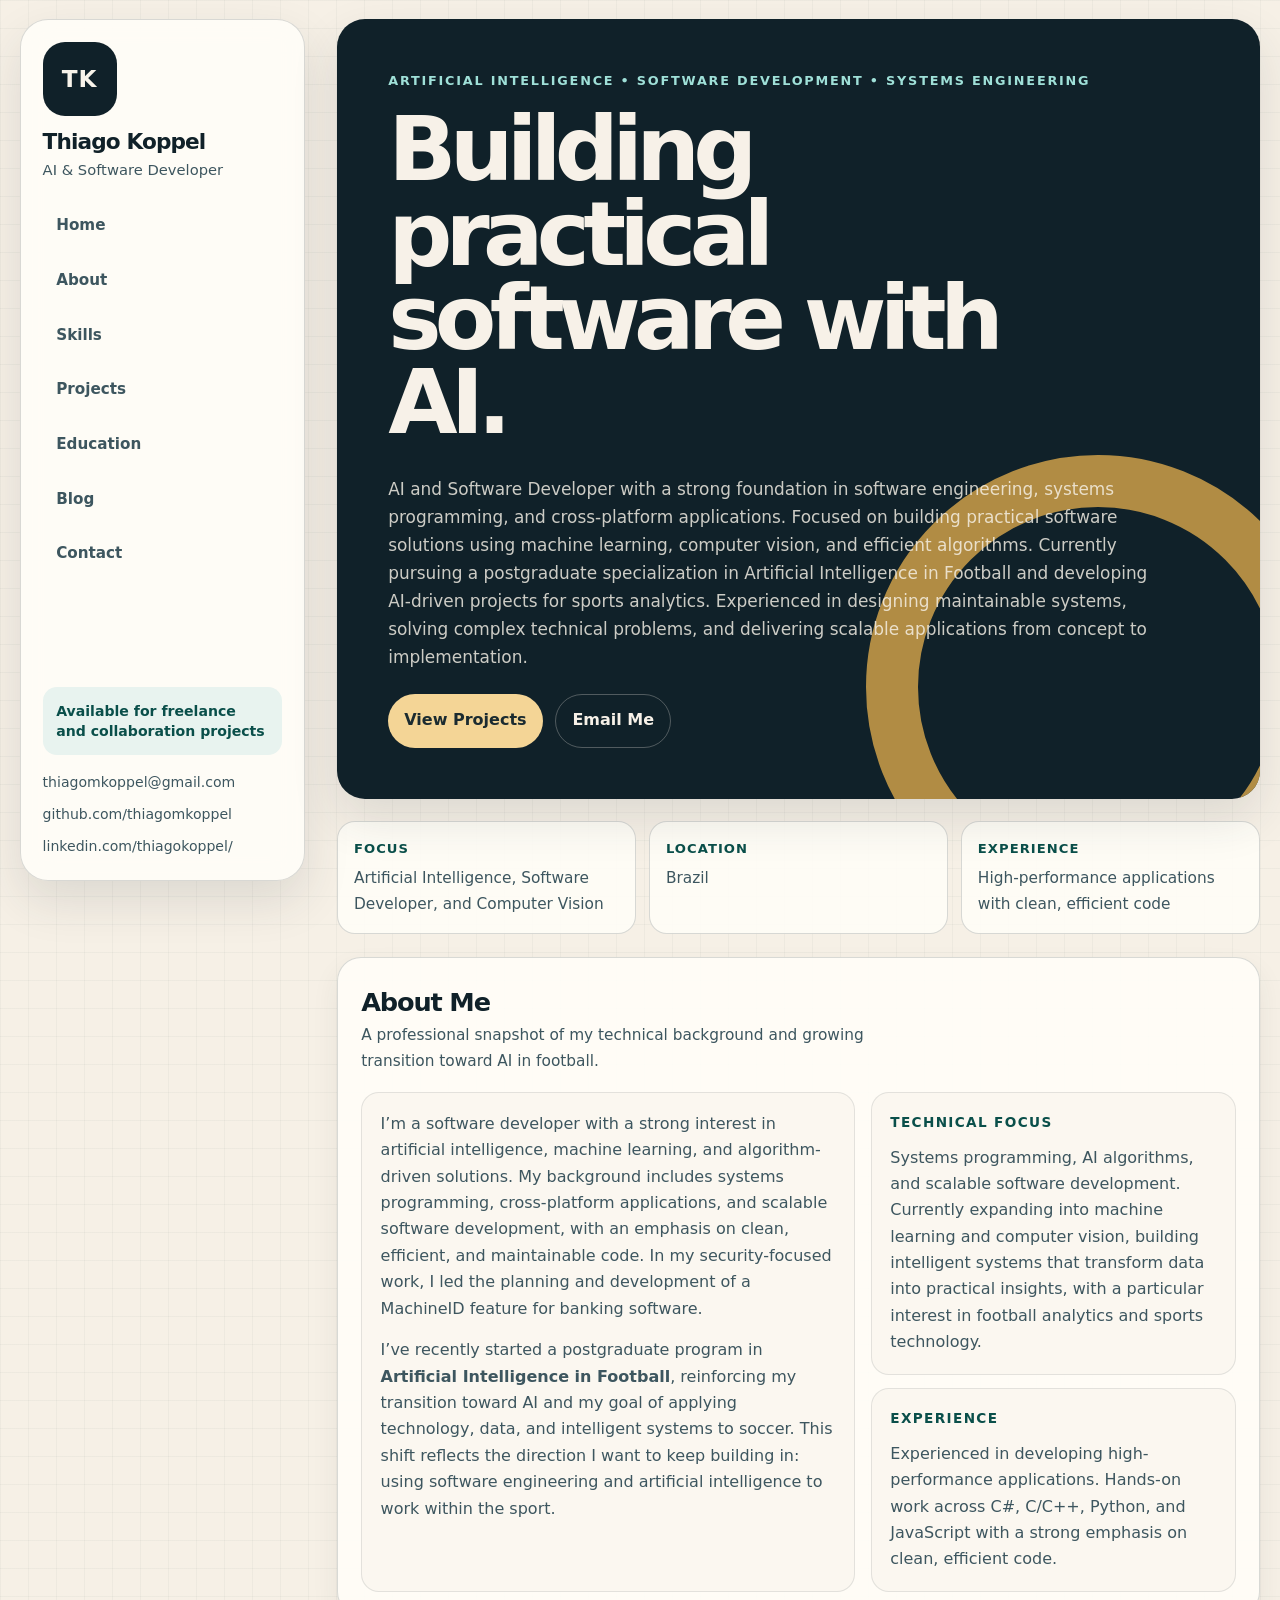
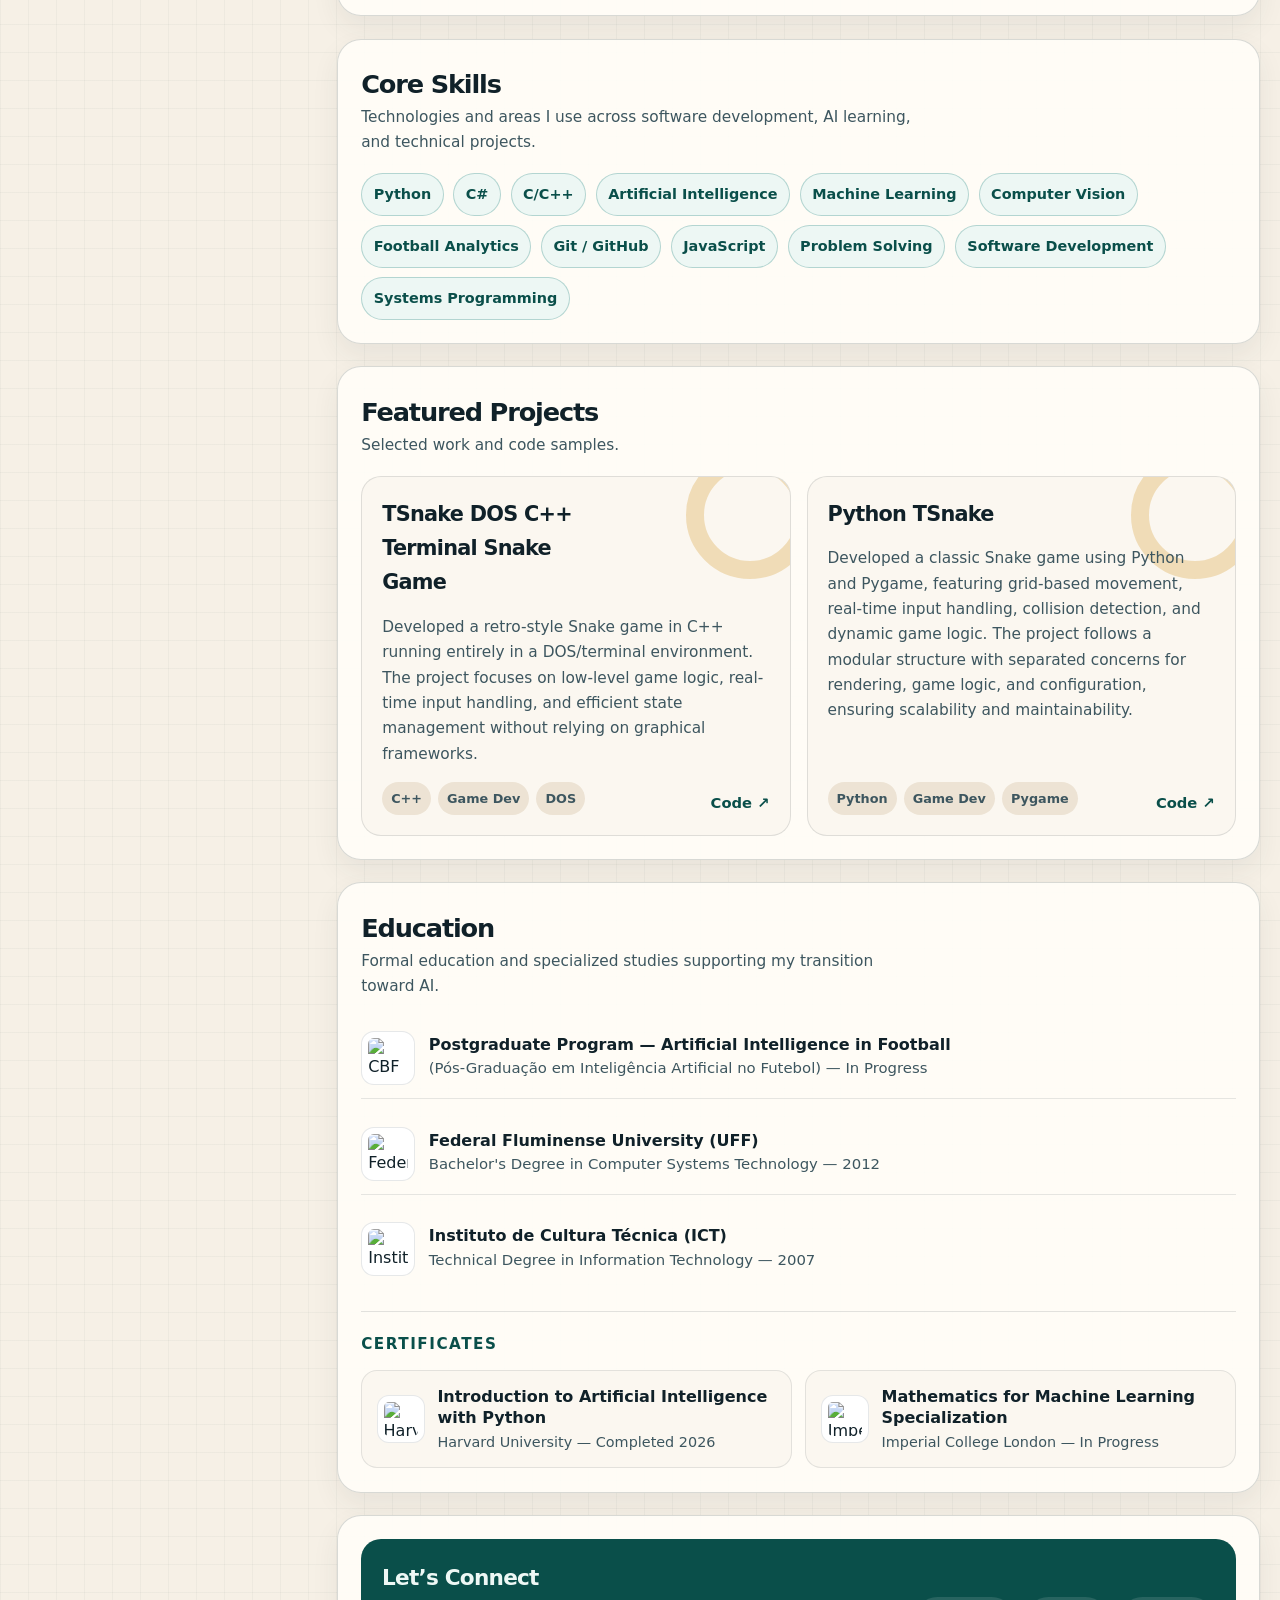
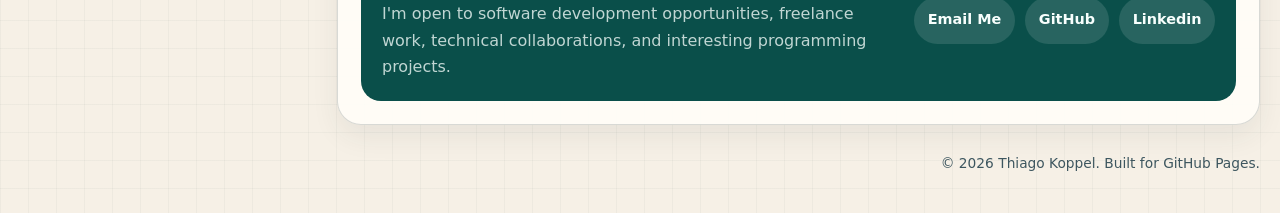
==== index.html @ a5f10854 "Update index.html" ====
<!DOCTYPE html>
<html lang="en">
<head>
  <meta charset="UTF-8" />
  <meta name="viewport" content="width=device-width, initial-scale=1.0" />
  <title>Thiago Koppel | AI & Software Developer</title>
  <meta
    name="description"
    content="Portfolio website for Thiago Koppel, an AI-focused software developer with a background in systems programming and cross-platform software development."
  />
  <style>
    :root {
      --ink: #102129;
      --ink-soft: #3d565f;
      --paper: #f6f0e6;
      --paper-deep: #ede3d4;
      --panel: #fffdf8;
      --line: rgba(16, 33, 41, 0.16);
      --accent: #0f766e;
      --accent-dark: #0a4f4a;
      --highlight: #d8a64b;
      --shadow: 0 20px 48px rgba(39, 52, 54, 0.12);
      --radius: 22px;
      --maxw: 1240px;
    }

    * {
      box-sizing: border-box;
    }

    html {
      scroll-behavior: smooth;
    }

    body {
      margin: 0;
      color: var(--ink);
      background:
        linear-gradient(rgba(16, 33, 41, 0.035) 1px, transparent 1px),
        linear-gradient(90deg, rgba(16, 33, 41, 0.035) 1px, transparent 1px),
        var(--paper);
      background-size: 28px 28px;
      font-family: Inter, ui-sans-serif, system-ui, -apple-system, BlinkMacSystemFont, "Segoe UI", sans-serif;
      line-height: 1.65;
    }

    a {
      color: inherit;
      text-decoration: none;
    }

    img {
      display: block;
      max-width: 100%;
    }

    .shell {
      width: min(var(--maxw), calc(100% - 2rem));
      margin: 0 auto;
      display: grid;
      grid-template-columns: 285px minmax(0, 1fr);
      gap: 2rem;
      padding: 1.2rem 0 2rem;
    }

    .sidebar {
      position: sticky;
      top: 1.2rem;
      align-self: start;
      min-height: calc(100vh - 2.4rem);
      padding: 1.35rem;
      display: flex;
      flex-direction: column;
      justify-content: space-between;
      gap: 1.6rem;
      border: 1px solid var(--line);
      border-radius: 28px;
      background: rgba(255, 253, 248, 0.9);
      box-shadow: var(--shadow);
      backdrop-filter: blur(14px);
    }

    .brand-lockup {
      display: grid;
      gap: 0.9rem;
    }

    .monogram {
      width: 74px;
      height: 74px;
      display: grid;
      place-items: center;
      border-radius: 22px;
      background: var(--ink);
      color: #f8f3ea;
      font-size: 1.45rem;
      font-weight: 900;
      letter-spacing: 0.04em;
    }

    .brand-lockup h1 {
      margin: 0;
      font-size: 1.35rem;
      line-height: 1.1;
      letter-spacing: -0.04em;
    }

    .brand-lockup p {
      margin: 0.25rem 0 0;
      color: var(--ink-soft);
      font-size: 0.92rem;
    }

    .sidebar-nav {
      display: grid;
      gap: 0.35rem;
      margin-top: 1.2rem;
    }

    .sidebar-nav a {
      padding: 0.75rem 0.85rem;
      border-radius: 12px;
      color: var(--ink-soft);
      font-weight: 700;
      font-size: 0.95rem;
      transition: 0.2s ease;
    }

    .sidebar-nav a:hover {
      color: var(--ink);
      background: var(--paper-deep);
      transform: translateX(3px);
    }

    .sidebar-bottom {
      display: grid;
      gap: 1rem;
    }

    .mini-contact {
      display: grid;
      gap: 0.55rem;
      font-size: 0.88rem;
      color: var(--ink-soft);
    }

    .mini-contact a:hover {
      color: var(--accent-dark);
    }

    .availability {
      padding: 0.85rem;
      border-radius: 14px;
      background: #e8f3ef;
      color: var(--accent-dark);
      font-size: 0.88rem;
      font-weight: 800;
      line-height: 1.45;
    }

    .content {
      display: grid;
      gap: 1.4rem;
    }

    .hero {
      position: relative;
      overflow: hidden;
      min-height: 430px;
      padding: clamp(1.5rem, 4vw, 3.25rem);
      display: grid;
      align-content: space-between;
      gap: 2rem;
      border-radius: 28px;
      background: var(--ink);
      color: #f7f1e8;
      box-shadow: var(--shadow);
    }

    .hero::after {
      content: "";
      position: absolute;
      width: 360px;
      height: 360px;
      right: -70px;
      bottom: -120px;
      border-radius: 50%;
      border: 52px solid rgba(216, 166, 75, 0.85);
      opacity: 0.95;
    }

    .hero-top,
    .hero-bottom {
      position: relative;
      z-index: 1;
    }

    .eyebrow {
      margin: 0 0 1rem;
      color: #9fe0d8;
      font-size: 0.8rem;
      font-weight: 900;
      letter-spacing: 0.14em;
      text-transform: uppercase;
    }

    .hero h2 {
      max-width: 10.5ch;
      margin: 0;
      font-size: clamp(3rem, 7vw, 6.4rem);
      line-height: 0.94;
      letter-spacing: -0.075em;
    }

    .hero-copy {
      max-width: 760px;
      margin: 0;
      color: rgba(247, 241, 232, 0.82);
      font-size: 1.06rem;
    }

    .hero-actions {
      display: flex;
      flex-wrap: wrap;
      gap: 0.8rem;
      margin-top: 1.35rem;
    }

    .btn {
      display: inline-flex;
      align-items: center;
      justify-content: center;
      min-height: 46px;
      padding: 0.8rem 1rem;
      border-radius: 999px;
      font-weight: 800;
      transition: 0.2s ease;
    }

    .btn-primary {
      background: #f4d596;
      color: #1b2b30;
    }

    .btn-primary:hover {
      transform: translateY(-2px);
      background: #f9dfaa;
    }

    .btn-ghost {
      border: 1px solid rgba(247, 241, 232, 0.28);
      color: #f7f1e8;
    }

    .btn-ghost:hover {
      background: rgba(247, 241, 232, 0.08);
    }

    .intro-strip {
      display: grid;
      grid-template-columns: repeat(3, minmax(0, 1fr));
      gap: 0.8rem;
    }

    .intro-chip {
      padding: 1rem;
      border-radius: 18px;
      border: 1px solid var(--line);
      background: rgba(255, 253, 248, 0.88);
    }

    .intro-chip strong {
      display: block;
      margin-bottom: 0.3rem;
      color: var(--accent-dark);
      font-size: 0.82rem;
      letter-spacing: 0.08em;
      text-transform: uppercase;
    }

    .intro-chip span {
      color: var(--ink-soft);
      font-size: 0.96rem;
    }

    .section {
      padding: 1.45rem;
      border: 1px solid var(--line);
      border-radius: 24px;
      background: rgba(255, 253, 248, 0.92);
      box-shadow: 0 12px 28px rgba(39, 52, 54, 0.07);
    }

    .section-head {
      display: flex;
      align-items: end;
      justify-content: space-between;
      gap: 1rem;
      margin-bottom: 1.1rem;
    }

    .section-head h3 {
      margin: 0;
      font-size: 1.6rem;
      letter-spacing: -0.045em;
    }

    .section-head p {
      max-width: 560px;
      margin: 0;
      color: var(--ink-soft);
      font-size: 0.96rem;
    }

    .about-grid {
      display: grid;
      grid-template-columns: minmax(0, 1.15fr) minmax(260px, 0.85fr);
      gap: 1rem;
    }

    .text-panel,
    .focus-panel {
      padding: 1.15rem;
      border-radius: 18px;
      background: #fbf7f0;
      border: 1px solid rgba(16, 33, 41, 0.1);
    }

    .text-panel p {
      margin: 0;
      color: var(--ink-soft);
    }

    .text-panel p + p {
      margin-top: 0.95rem;
    }

    .focus-panel h4 {
      margin: 0 0 0.7rem;
      color: var(--accent-dark);
      font-size: 0.85rem;
      letter-spacing: 0.1em;
      text-transform: uppercase;
    }

    .focus-panel p {
      margin: 0;
      color: var(--ink-soft);
    }

    .focus-panel + .focus-panel {
      margin-top: 0.8rem;
    }

    .skill-stack {
      display: flex;
      flex-wrap: wrap;
      gap: 0.6rem;
    }

    .skill {
      padding: 0.52rem 0.72rem;
      border-radius: 999px;
      border: 1px solid rgba(15, 118, 110, 0.26);
      background: #edf7f4;
      color: var(--accent-dark);
      font-size: 0.9rem;
      font-weight: 800;
    }

    .projects-grid {
      display: grid;
      grid-template-columns: repeat(2, minmax(0, 1fr));
      gap: 1rem;
    }

    .project-card {
      position: relative;
      overflow: hidden;
      min-height: 260px;
      padding: 1.25rem;
      display: flex;
      flex-direction: column;
      justify-content: space-between;
      border-radius: 20px;
      background: #fbf7f0;
      border: 1px solid rgba(16, 33, 41, 0.12);
    }

    .project-card::before {
      content: "";
      position: absolute;
      width: 92px;
      height: 92px;
      right: -24px;
      top: -26px;
      border-radius: 50%;
      border: 18px solid rgba(216, 166, 75, 0.34);
    }

    .project-card h4 {
      position: relative;
      z-index: 1;
      max-width: 15ch;
      margin: 0;
      font-size: 1.3rem;
      letter-spacing: -0.035em;
    }

    .project-card p {
      position: relative;
      z-index: 1;
      color: var(--ink-soft);
      font-size: 0.96rem;
    }

    .project-footer {
      position: relative;
      z-index: 1;
      display: flex;
      align-items: end;
      justify-content: space-between;
      gap: 1rem;
    }

    .project-tags {
      display: flex;
      flex-wrap: wrap;
      gap: 0.45rem;
    }

    .project-tags span {
      padding: 0.36rem 0.56rem;
      border-radius: 999px;
      background: var(--paper-deep);
      color: var(--ink-soft);
      font-size: 0.8rem;
      font-weight: 800;
    }

    .project-link {
      color: var(--accent-dark);
      font-size: 0.92rem;
      font-weight: 900;
      white-space: nowrap;
    }

    .education-grid {
      display: grid;
      gap: 0.85rem;
    }

    .education-item {
      display: grid;
      grid-template-columns: 54px minmax(0, 1fr);
      gap: 0.85rem;
      align-items: center;
      padding: 0.85rem 0;
      border-bottom: 1px solid rgba(16, 33, 41, 0.1);
    }

    .education-item:last-child {
      border-bottom: 0;
    }

    .certificate-section {
      margin-top: 1.35rem;
      padding-top: 1.2rem;
      border-top: 1px solid rgba(16, 33, 41, 0.12);
    }

    .certificate-section h4 {
      margin: 0 0 0.85rem;
      color: var(--accent-dark);
      font-size: 0.95rem;
      letter-spacing: 0.1em;
      text-transform: uppercase;
    }

    .certificate-grid {
      display: grid;
      grid-template-columns: repeat(2, minmax(0, 1fr));
      gap: 0.85rem;
    }

    .certificate-card {
      display: grid;
      grid-template-columns: 48px minmax(0, 1fr);
      gap: 0.8rem;
      align-items: center;
      padding: 0.9rem;
      border-radius: 16px;
      border: 1px solid rgba(16, 33, 41, 0.1);
      background: #fbf7f0;
    }

    .certificate-card strong {
      display: block;
      line-height: 1.35;
    }

    .certificate-card span {
      display: block;
      margin-top: 0.2rem;
      color: var(--ink-soft);
      font-size: 0.9rem;
      line-height: 1.45;
    }

    .certificate-logo {
      width: 48px;
      height: 48px;
      padding: 6px;
      object-fit: contain;
      border-radius: 12px;
      background: #fff;
      border: 1px solid rgba(16, 33, 41, 0.1);
    }

    .edu-logo {
      width: 54px;
      height: 54px;
      padding: 6px;
      object-fit: contain;
      border-radius: 13px;
      background: #fff;
      border: 1px solid rgba(16, 33, 41, 0.1);
    }

    .education-item strong {
      display: block;
      line-height: 1.35;
    }

    .education-item span {
      color: var(--ink-soft);
      font-size: 0.93rem;
    }

    .contact-box {
      display: grid;
      grid-template-columns: minmax(0, 1fr) auto;
      gap: 1.2rem;
      align-items: center;
      padding: 1.3rem;
      border-radius: 20px;
      background: var(--accent-dark);
      color: #eef8f5;
    }

    .contact-box h4 {
      margin: 0 0 0.35rem;
      font-size: 1.35rem;
      letter-spacing: -0.035em;
    }

    .contact-box p {
      margin: 0;
      color: rgba(238, 248, 245, 0.8);
    }

    .contact-links {
      display: flex;
      flex-wrap: wrap;
      justify-content: end;
      gap: 0.65rem;
    }

    .contact-links a {
      padding: 0.72rem 0.85rem;
      border-radius: 999px;
      background: rgba(255, 255, 255, 0.12);
      color: #f8fffd;
      font-size: 0.9rem;
      font-weight: 800;
      transition: 0.2s ease;
    }

    .contact-links a:hover {
      background: rgba(255, 255, 255, 0.2);
    }

    footer {
      padding: 0.25rem 0 0.4rem;
      color: var(--ink-soft);
      font-size: 0.86rem;
      text-align: right;
    }

    @media (max-width: 980px) {
      .shell {
        grid-template-columns: 1fr;
      }

      .sidebar {
        position: static;
        min-height: auto;
        display: block;
      }

      .sidebar-layout {
        display: flex;
        align-items: center;
        justify-content: space-between;
        gap: 1rem;
      }

      .sidebar-nav {
        display: flex;
        flex-wrap: wrap;
        margin-top: 1rem;
      }

      .sidebar-bottom {
        margin-top: 1rem;
      }
    }

    @media (max-width: 760px) {
      .intro-strip,
      .about-grid,
      .projects-grid,
      .certificate-grid,
      .contact-box {
        grid-template-columns: 1fr;
      }

      .contact-links {
        justify-content: start;
      }

      .hero {
        min-height: auto;
      }

      .hero h2 {
        max-width: 11ch;
      }
    }

    @media (max-width: 560px) {
      .shell {
        width: min(100% - 1rem, var(--maxw));
        padding-top: 0.5rem;
      }

      .sidebar,
      .hero,
      .section {
        border-radius: 18px;
      }

      .sidebar-layout {
        align-items: flex-start;
      }

      .sidebar-nav {
        gap: 0.25rem;
      }

      .sidebar-nav a {
        padding: 0.55rem 0.62rem;
        font-size: 0.88rem;
      }

      .hero {
        padding: 1.35rem;
      }

      .hero h2 {
        font-size: clamp(2.9rem, 14vw, 4.2rem);
      }

      .section {
        padding: 1rem;
      }
    }
  </style>
</head>
<body>
  <div class="shell">
    <aside class="sidebar">
      <div>
        <div class="sidebar-layout">
          <div class="brand-lockup">
            <div class="monogram">TK</div>
            <div>
              <h1>Thiago Koppel</h1>
              <p>AI & Software Developer</p>
            </div>
          </div>
        </div>

        <nav class="sidebar-nav" aria-label="Primary navigation">
          <a href="#top">Home</a>
          <a href="#about">About</a>
          <a href="#skills">Skills</a>
          <a href="#projects">Projects</a>
          <a href="#education">Education</a>
          <a href="https://thiagomkoppel.github.io/blog/index.html">Blog</a>
          <a href="#contact">Contact</a>
        </nav>
      </div>

      <div class="sidebar-bottom">
        <div class="availability">
          Available for freelance and collaboration projects
        </div>

        <div class="mini-contact">
          <a href="mailto:thiagomkoppel@gmail.com">thiagomkoppel@gmail.com</a>
          <a href="https://github.com/thiagomkoppel" target="_blank" rel="noreferrer">github.com/thiagomkoppel</a>
          <a href="https://www.linkedin.com/in/thiagokoppel/" target="_blank" rel="noreferrer">linkedin.com/thiagokoppel/</a>
        </div>
      </div>
    </aside>

    <main class="content" id="top">
      <section class="hero">
        <div class="hero-top">
          <p class="eyebrow">Artificial intelligence • software development • systems engineering</p>
          <h2>Building practical software with AI.</h2>
        </div>

        <div class="hero-bottom">
          <p class="hero-copy">
            AI and Software Developer with a strong foundation in software engineering, systems programming, and cross-platform applications. Focused on building practical software solutions using machine learning, computer vision, and efficient algorithms. Currently pursuing a postgraduate specialization in Artificial Intelligence in Football and developing AI-driven projects for sports analytics. Experienced in designing maintainable systems, solving complex technical problems, and delivering scalable applications from concept to implementation.
          </p>

          <div class="hero-actions">
            <a class="btn btn-primary" href="#projects">View Projects</a>
            <a class="btn btn-ghost" href="mailto:thiagomkoppel@gmail.com">Email Me</a>
          </div>
        </div>
      </section>

      <section class="intro-strip" aria-label="Professional snapshot">
        <div class="intro-chip">
          <strong>Focus</strong>
          <span>Artificial Intelligence, Software Developer, and Computer Vision</span>
        </div>

        <div class="intro-chip">
          <strong>Location</strong>
          <span>Brazil</span>
        </div>

        <div class="intro-chip">
          <strong>Experience</strong>
          <span>High-performance applications with clean, efficient code</span>
        </div>
      </section>

      <section class="section" id="about">
        <div class="section-head">
          <div>
            <h3>About Me</h3>
            <p>A professional snapshot of my technical background and growing transition toward AI in football.</p>
          </div>
        </div>

        <div class="about-grid">
          <div class="text-panel">
            <p>
              I’m a software developer with a strong interest in artificial intelligence, machine learning, and algorithm-driven solutions. My background includes systems programming, cross-platform applications, and scalable software development, with an emphasis on clean, efficient, and maintainable code. In my security-focused work, I led the planning and development of a MachineID feature for banking software.
            </p>
            <p>
              I’ve recently started a postgraduate program in <strong>Artificial Intelligence in Football</strong>, reinforcing my transition toward AI and my goal of applying technology, data, and intelligent systems to soccer. This shift reflects the direction I want to keep building in: using software engineering and artificial intelligence to work within the sport.
            </p>
          </div>

          <div>
            <div class="focus-panel">
              <h4>Technical Focus</h4>
              <p>
                Systems programming, AI algorithms, and scalable software development. Currently expanding into machine learning and computer vision, building intelligent systems that transform data into practical insights, with a particular interest in football analytics and sports technology.
              </p>
            </div>

            <div class="focus-panel">
              <h4>Experience</h4>
              <p>
                Experienced in developing high-performance applications. Hands-on work across C#, C/C++, Python, and JavaScript with a strong emphasis on clean, efficient code.
              </p>
            </div>
          </div>
        </div>
      </section>

      <section class="section" id="skills">
        <div class="section-head">
          <div>
            <h3>Core Skills</h3>
            <p>Technologies and areas I use across software development, AI learning, and technical projects.</p>
          </div>
        </div>

        <div class="skill-stack">
          <span class="skill">Python</span>
          <span class="skill">C#</span>
          <span class="skill">C/C++</span>
          <span class="skill">Artificial Intelligence</span>
          <span class="skill">Machine Learning</span>
          <span class="skill">Computer Vision</span>
          <span class="skill">Football Analytics</span>
          <span class="skill">Git / GitHub</span>
          <span class="skill">JavaScript</span>
          <span class="skill">Problem Solving</span>
          <span class="skill">Software Development</span>
          <span class="skill">Systems Programming</span>
        </div>
      </section>

      <section class="section" id="projects">
        <div class="section-head">
          <div>
            <h3>Featured Projects</h3>
            <p>Selected work and code samples.</p>
          </div>
        </div>

        <div class="projects-grid">
          <article class="project-card">
            <div>
              <h4>TSnake DOS C++ Terminal Snake Game</h4>
              <p>
                Developed a retro-style Snake game in C++ running entirely in a DOS/terminal environment. The project focuses on low-level game logic, real-time input handling, and efficient state management without relying on graphical frameworks.
              </p>
            </div>

            <div class="project-footer">
              <div class="project-tags">
                <span>C++</span>
                <span>Game Dev</span>
                <span>DOS</span>
              </div>
              <a class="project-link" href="https://github.com/thiagomkoppel/tsnakeDOS" target="_blank" rel="noreferrer">Code ↗</a>
            </div>
          </article>

          <article class="project-card">
            <div>
              <h4>Python TSnake</h4>
              <p>
                Developed a classic Snake game using Python and Pygame, featuring grid-based movement, real-time input handling, collision detection, and dynamic game logic. The project follows a modular structure with separated concerns for rendering, game logic, and configuration, ensuring scalability and maintainability.
              </p>
            </div>

            <div class="project-footer">
              <div class="project-tags">
                <span>Python</span>
                <span>Game Dev</span>
                <span>Pygame</span>
              </div>
              <a class="project-link" href="https://github.com/thiagomkoppel/TSnakePython" target="_blank" rel="noreferrer">Code ↗</a>
            </div>
          </article>
        </div>
      </section>

      <section class="section" id="education">
        <div class="section-head">
          <div>
            <h3>Education</h3>
            <p>Formal education and specialized studies supporting my transition toward AI.</p>
          </div>
        </div>

        <div class="education-grid">
          <div class="education-item">
            <img class="edu-logo" src="https://cbfacademy.com.br/wp-content/uploads/2024/03/selo-cbf-academy.png" alt="CBF Academy Logo" />
            <div>
              <strong>Postgraduate Program — Artificial Intelligence in Football</strong>
              <span>(Pós-Graduação em Inteligência Artificial no Futebol) — In Progress</span>
            </div>
          </div>

          <div class="education-item">
            <img class="edu-logo" src="https://upload.wikimedia.org/wikipedia/en/4/47/UFF_bras%C3%A3o.png" alt="Federal Fluminense University Logo" />
            <div>
              <strong>Federal Fluminense University (UFF)</strong>
              <span>Bachelor's Degree in Computer Systems Technology — 2012</span>
            </div>
          </div>

          <div class="education-item">
            <img class="edu-logo" src="https://www.colegioict.com.br/images/logo-ict.png" alt="Instituto de Cultura Técnica Logo" />
            <div>
              <strong>Instituto de Cultura Técnica (ICT)</strong>
              <span>Technical Degree in Information Technology — 2007</span>
            </div>
          </div>
        </div>

        <div class="certificate-section">
          <h4>Certificates</h4>

          <div class="certificate-grid">
            <div class="certificate-card">
              <img class="certificate-logo" src="https://upload.wikimedia.org/wikipedia/commons/thumb/c/cc/Harvard_University_coat_of_arms.svg/960px-Harvard_University_coat_of_arms.svg.png" alt="Harvard University Logo" />
              <div>
                <strong>Introduction to Artificial Intelligence with Python</strong>
                <span>Harvard University — Completed 2026</span>
              </div>
            </div>

            <div class="certificate-card">
              <img class="certificate-logo" src="https://yt3.googleusercontent.com/_gp1LqIURbX2pdr2bs64lMjrAhAzCauxVoEe31KXx24tABu9scVZKvFLue8ZrHlHWO3PmvLa52o=s900-c-k-c0x00ffffff-no-rj" alt="Imperial College London Logo" />
              <div>
                <strong>Mathematics for Machine Learning Specialization</strong>
                <span>Imperial College London — In Progress</span>
              </div>
            </div>
          </div>
        </div>
      </section>

      <section class="section" id="contact">
        <div class="contact-box">
          <div>
            <h4>Let’s Connect</h4>
            <p>
              I'm open to software development opportunities, freelance work, technical collaborations, and interesting programming projects.
            </p>
          </div>

          <div class="contact-links">
            <a href="mailto:thiagomkoppel@gmail.com">Email Me</a>
            <a href="https://github.com/thiagomkoppel" target="_blank" rel="noreferrer">GitHub</a>
             <a href="https://www.linkedin.com/in/thiagokoppel/" target="_blank" rel="noreferrer">Linkedin</a>
          </div>
        </div>
      </section>

      <footer>
        © <span id="year"></span> Thiago Koppel. Built for GitHub Pages.
      </footer>
    </main>
  </div>

  <script>
    document.getElementById("year").textContent = new Date().getFullYear();
  </script>
</body>
</html>
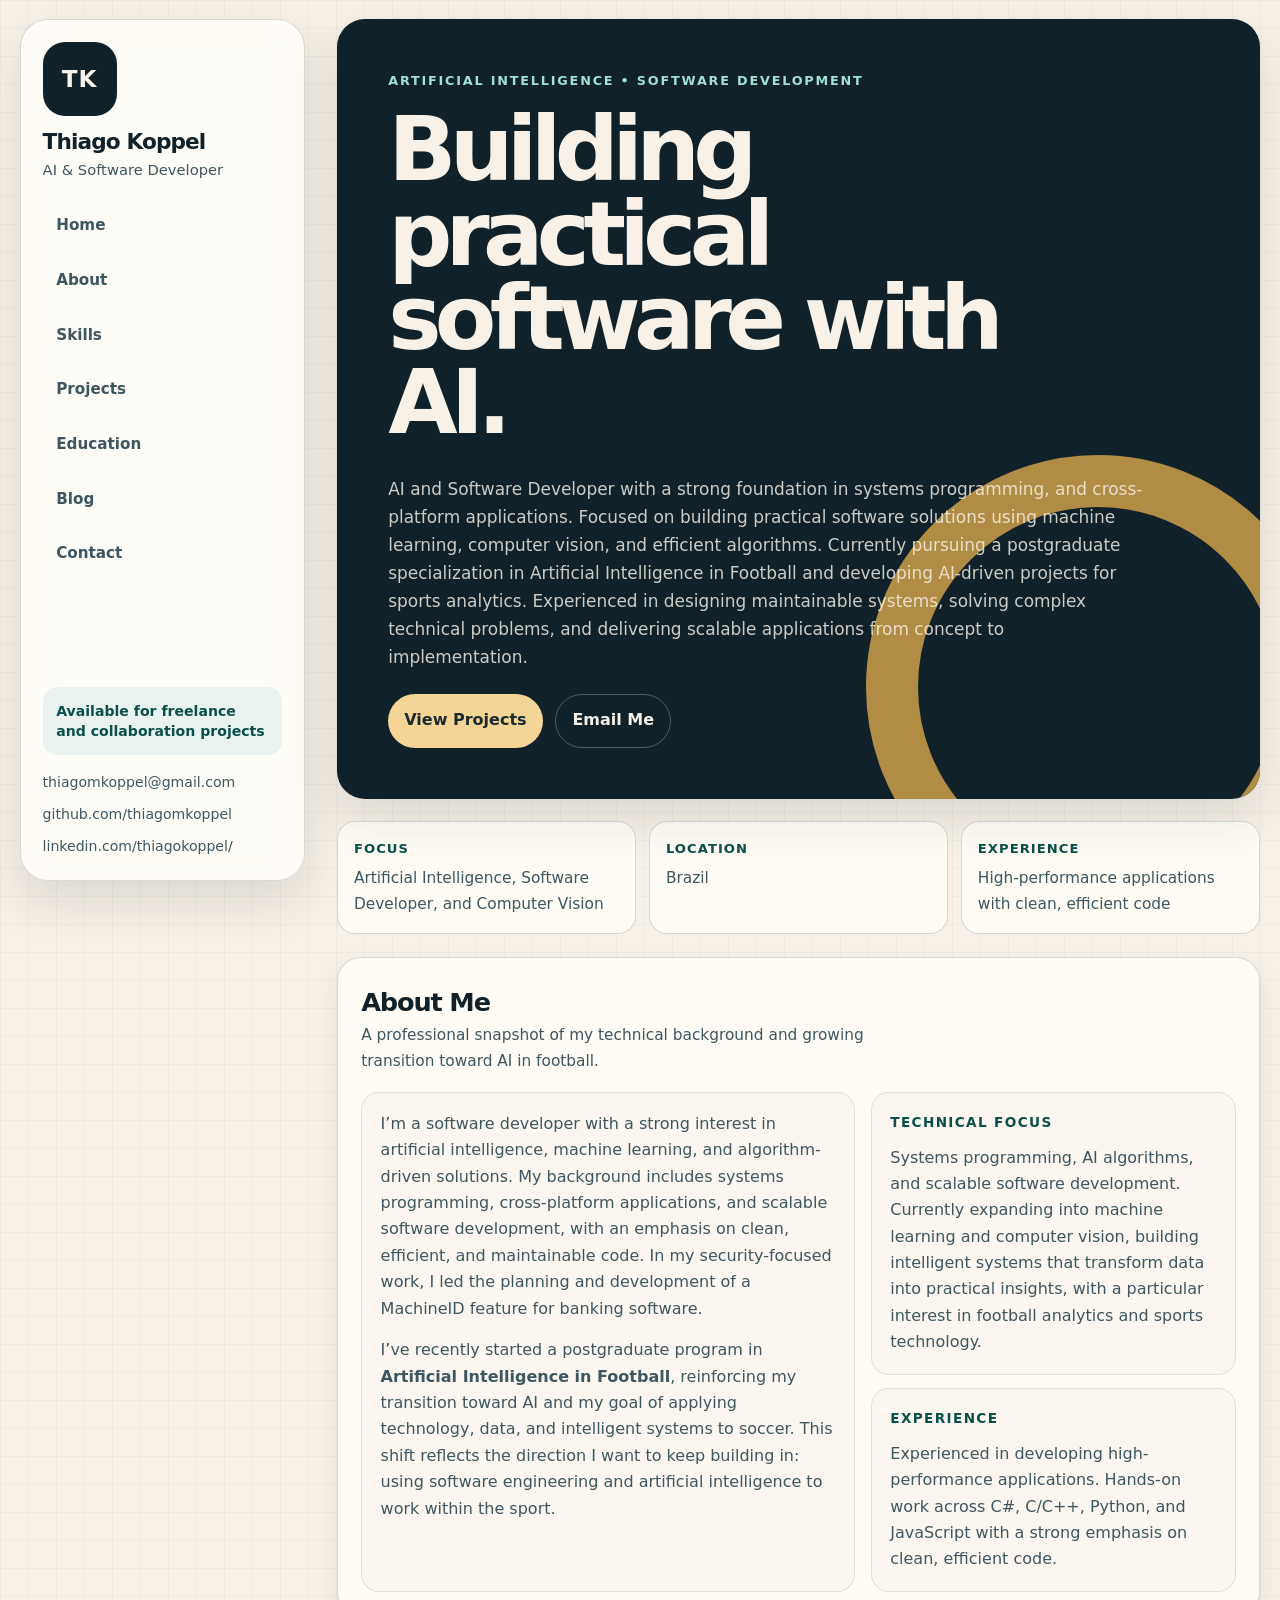
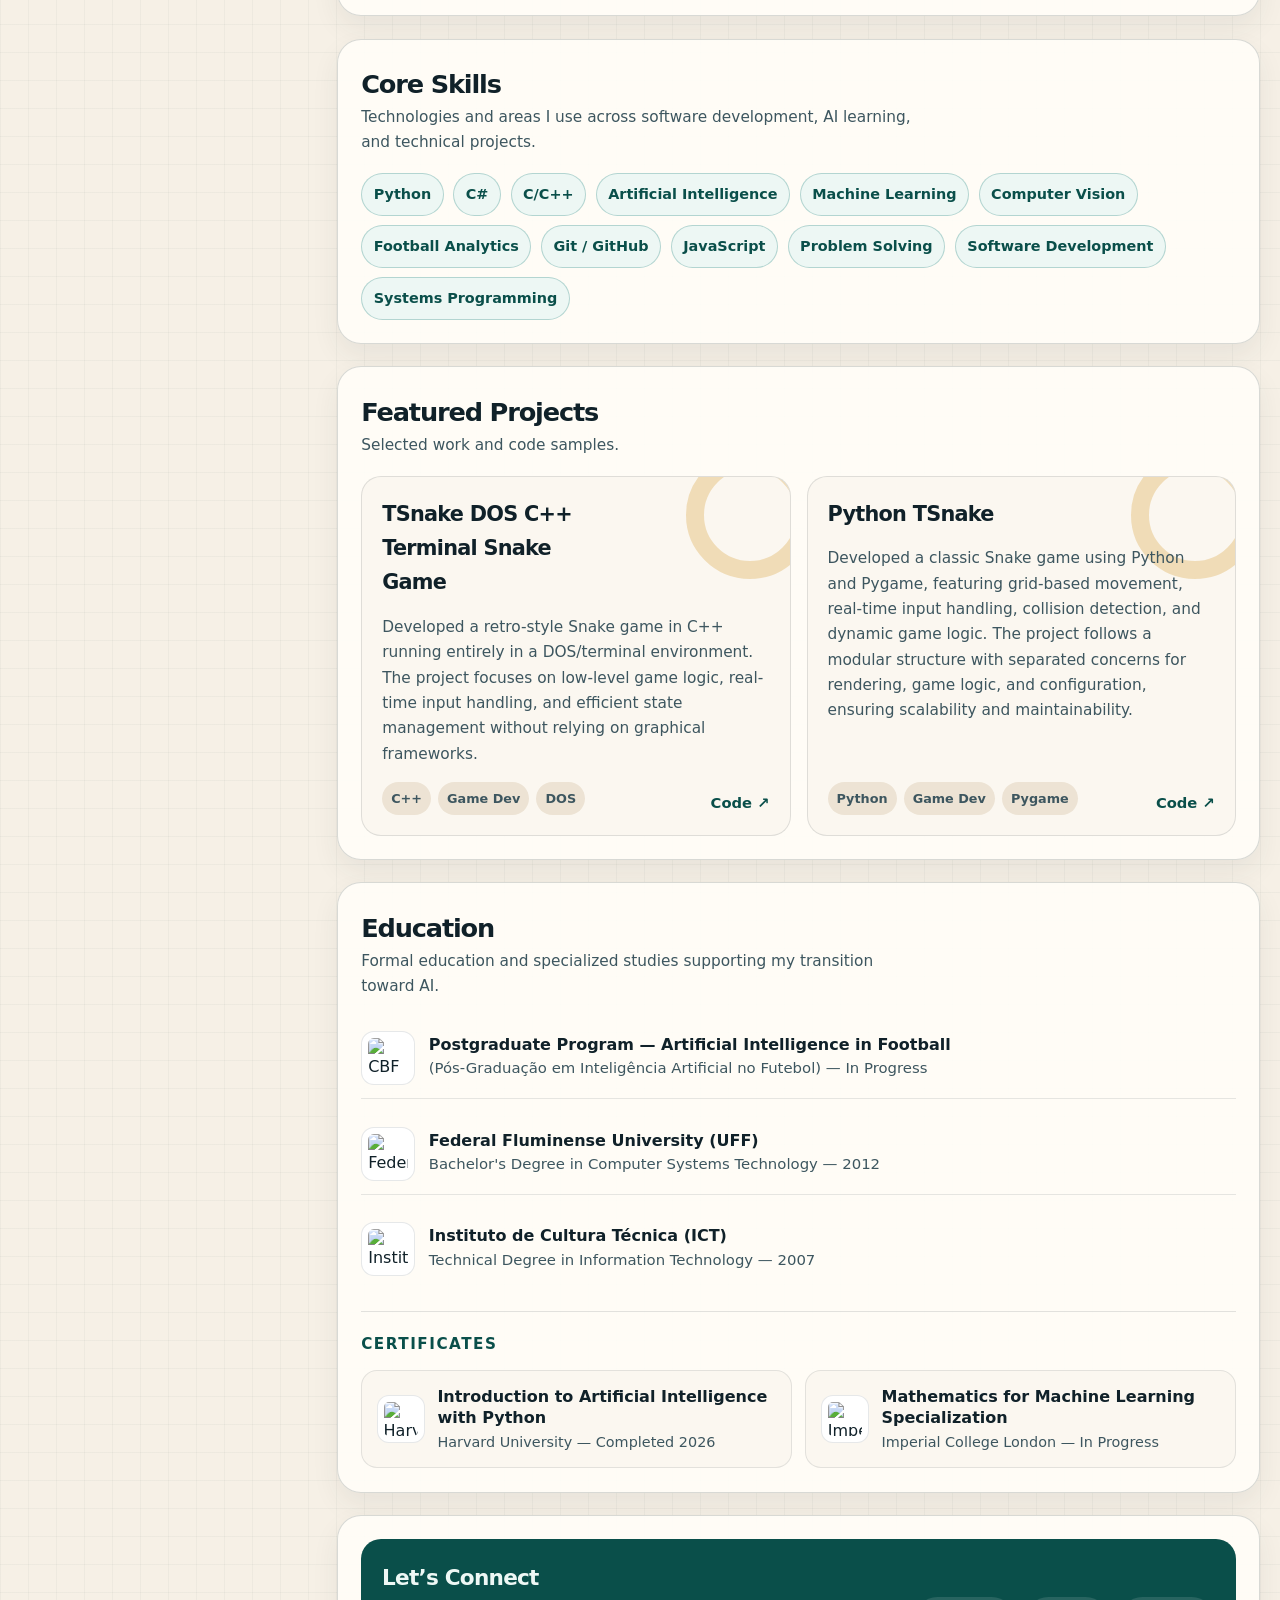
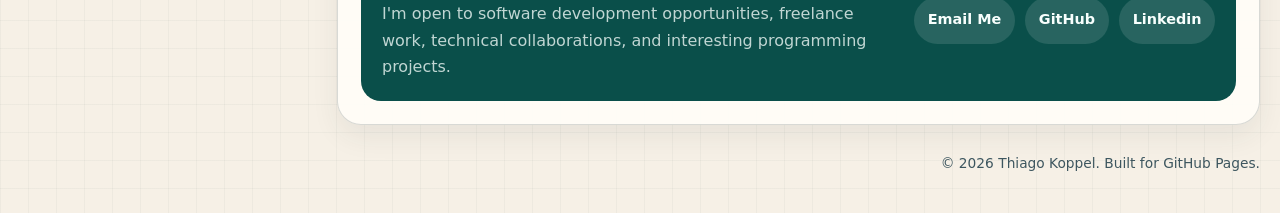
==== commit 6161fbe6: "Update index.html" ====
--- a/index.html
+++ b/index.html
@@ -718,13 +718,13 @@
     <main class="content" id="top">
       <section class="hero">
         <div class="hero-top">
-          <p class="eyebrow">Artificial intelligence • software development • systems engineering</p>
+          <p class="eyebrow">Artificial intelligence • software development</p>
           <h2>Building practical software with AI.</h2>
         </div>
 
         <div class="hero-bottom">
           <p class="hero-copy">
-            AI and Software Developer with a strong foundation in software engineering, systems programming, and cross-platform applications. Focused on building practical software solutions using machine learning, computer vision, and efficient algorithms. Currently pursuing a postgraduate specialization in Artificial Intelligence in Football and developing AI-driven projects for sports analytics. Experienced in designing maintainable systems, solving complex technical problems, and delivering scalable applications from concept to implementation.
+            AI and Software Developer with a strong foundation in systems programming, and cross-platform applications. Focused on building practical software solutions using machine learning, computer vision, and efficient algorithms. Currently pursuing a postgraduate specialization in Artificial Intelligence in Football and developing AI-driven projects for sports analytics. Experienced in designing maintainable systems, solving complex technical problems, and delivering scalable applications from concept to implementation.
           </p>
 
           <div class="hero-actions">
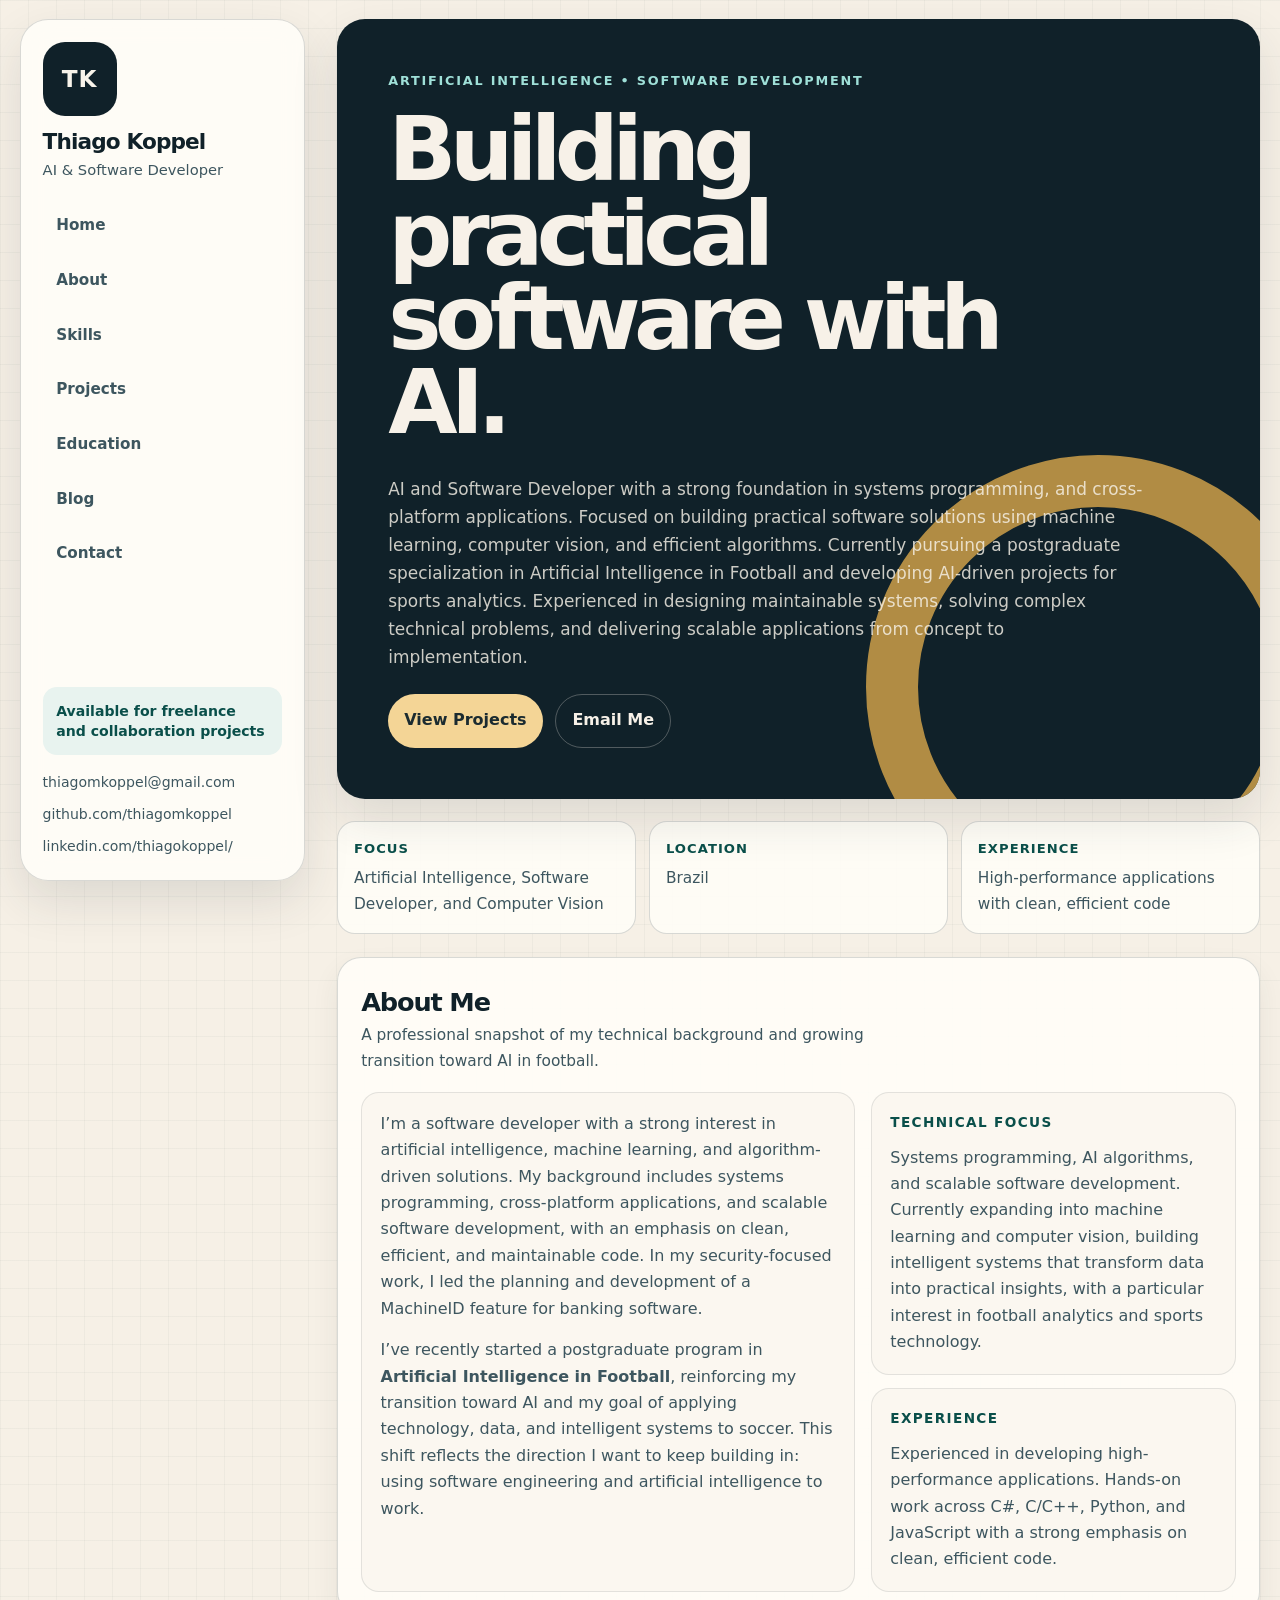
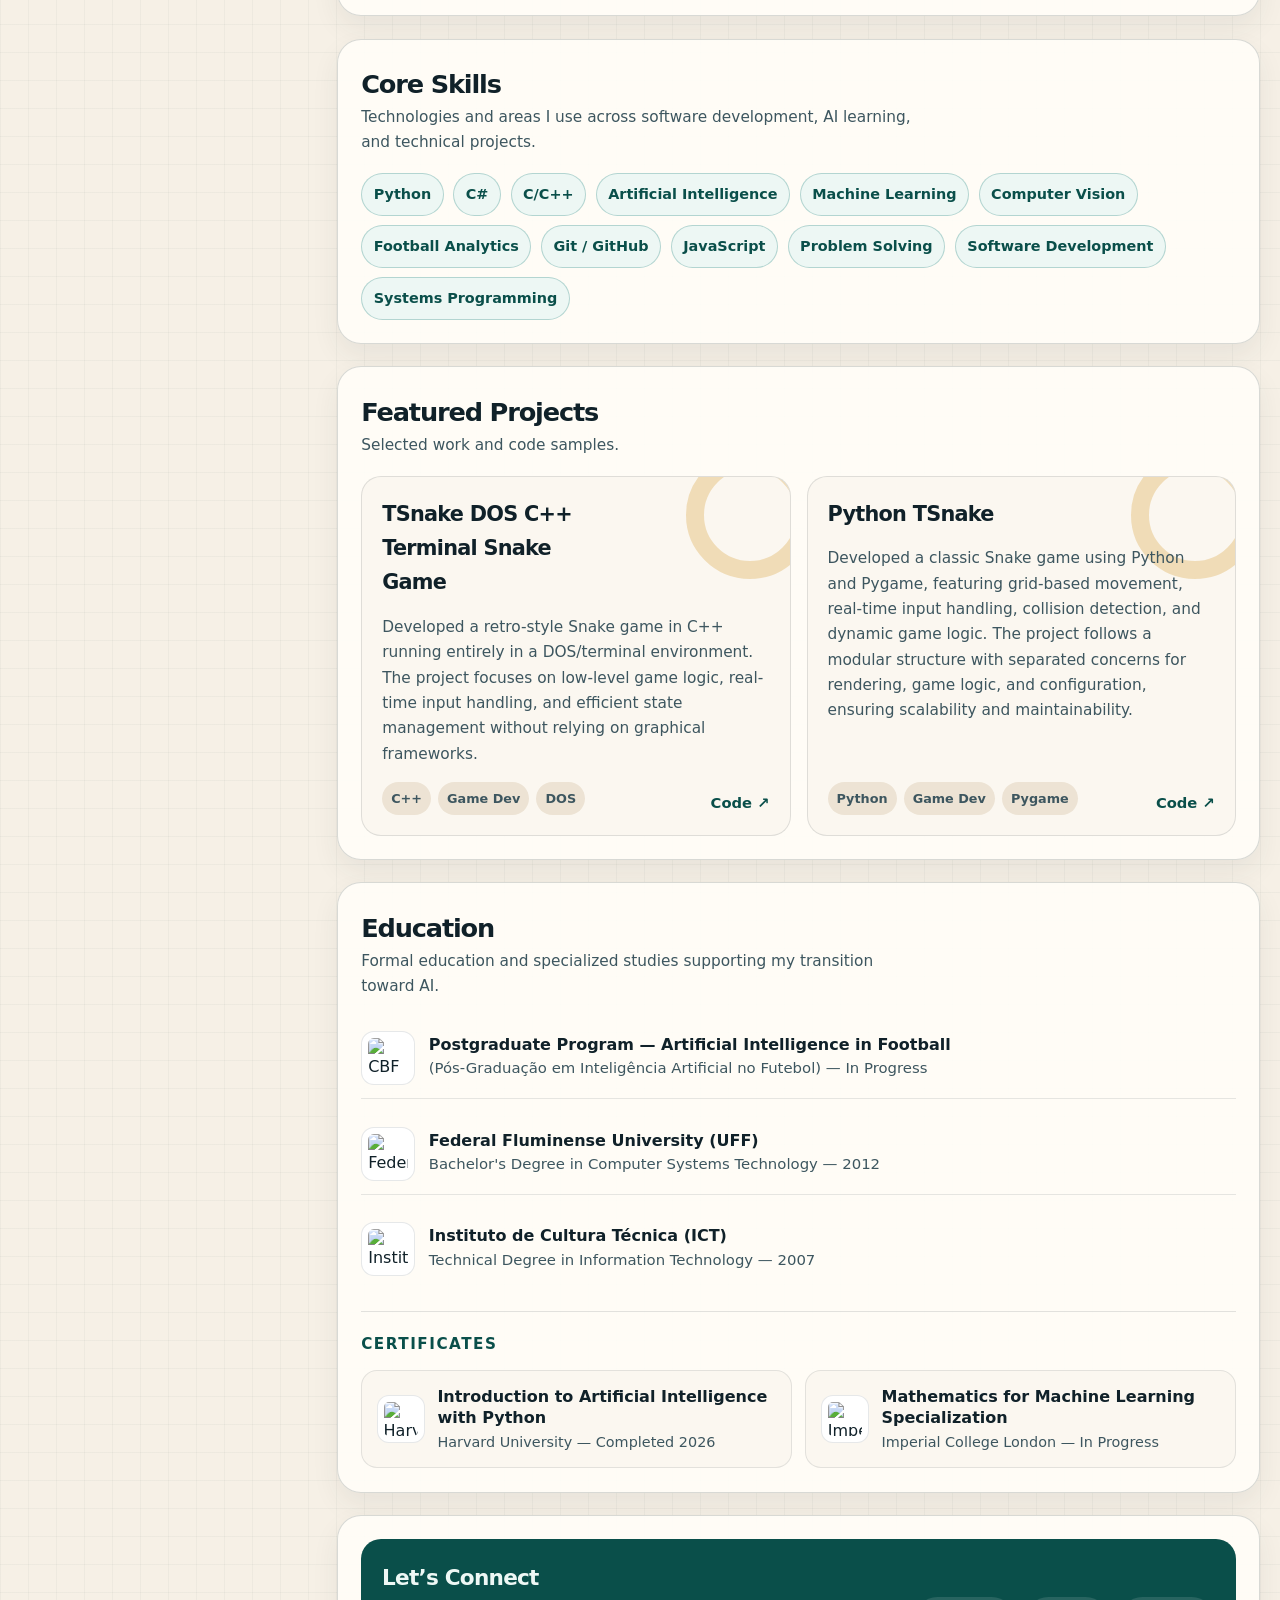
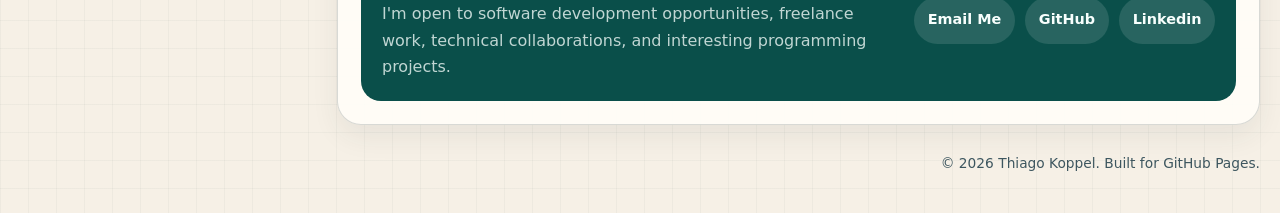
==== commit 6e2058f6: "Update index.html" ====
--- a/index.html
+++ b/index.html
@@ -765,7 +765,7 @@
               I’m a software developer with a strong interest in artificial intelligence, machine learning, and algorithm-driven solutions. My background includes systems programming, cross-platform applications, and scalable software development, with an emphasis on clean, efficient, and maintainable code. In my security-focused work, I led the planning and development of a MachineID feature for banking software.
             </p>
             <p>
-              I’ve recently started a postgraduate program in <strong>Artificial Intelligence in Football</strong>, reinforcing my transition toward AI and my goal of applying technology, data, and intelligent systems to soccer. This shift reflects the direction I want to keep building in: using software engineering and artificial intelligence to work within the sport.
+              I’ve recently started a postgraduate program in <strong>Artificial Intelligence in Football</strong>, reinforcing my transition toward AI and my goal of applying technology, data, and intelligent systems to soccer. This shift reflects the direction I want to keep building in: using software engineering and artificial intelligence to work.
             </p>
           </div>
 
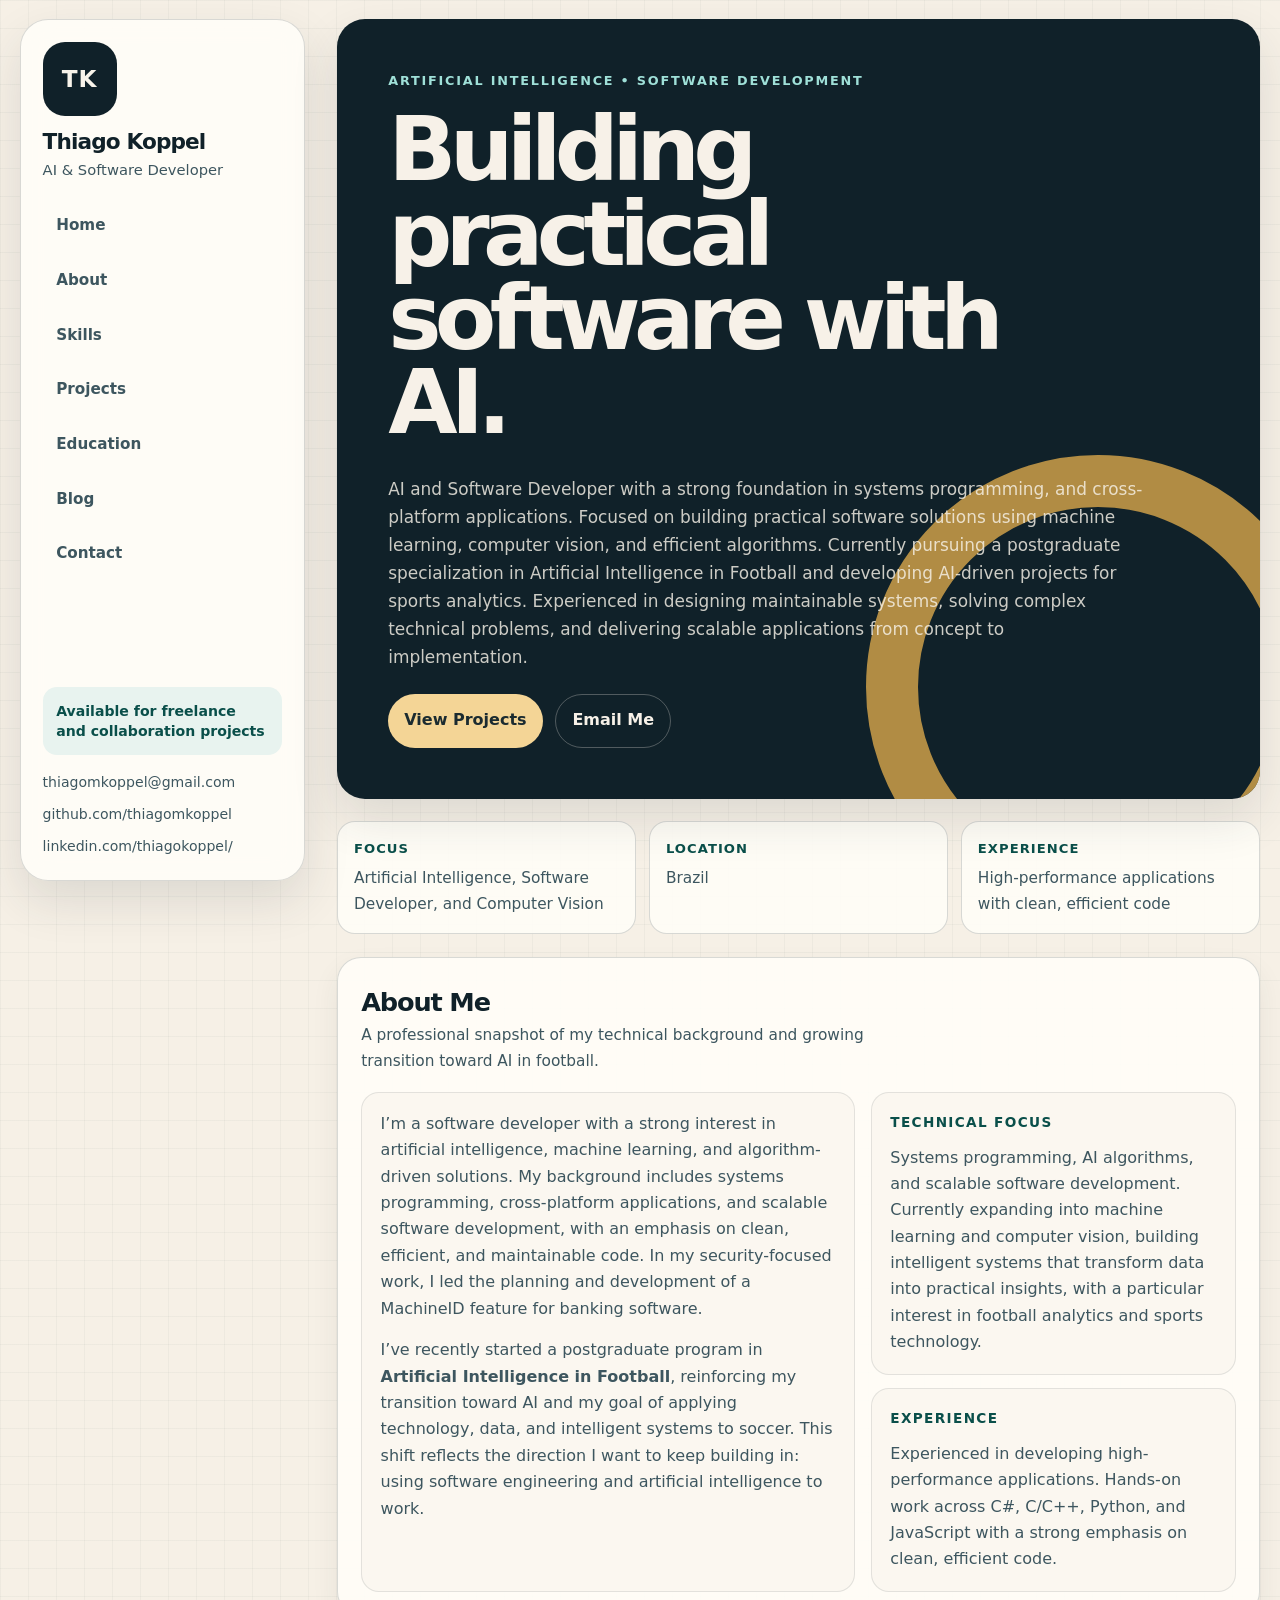
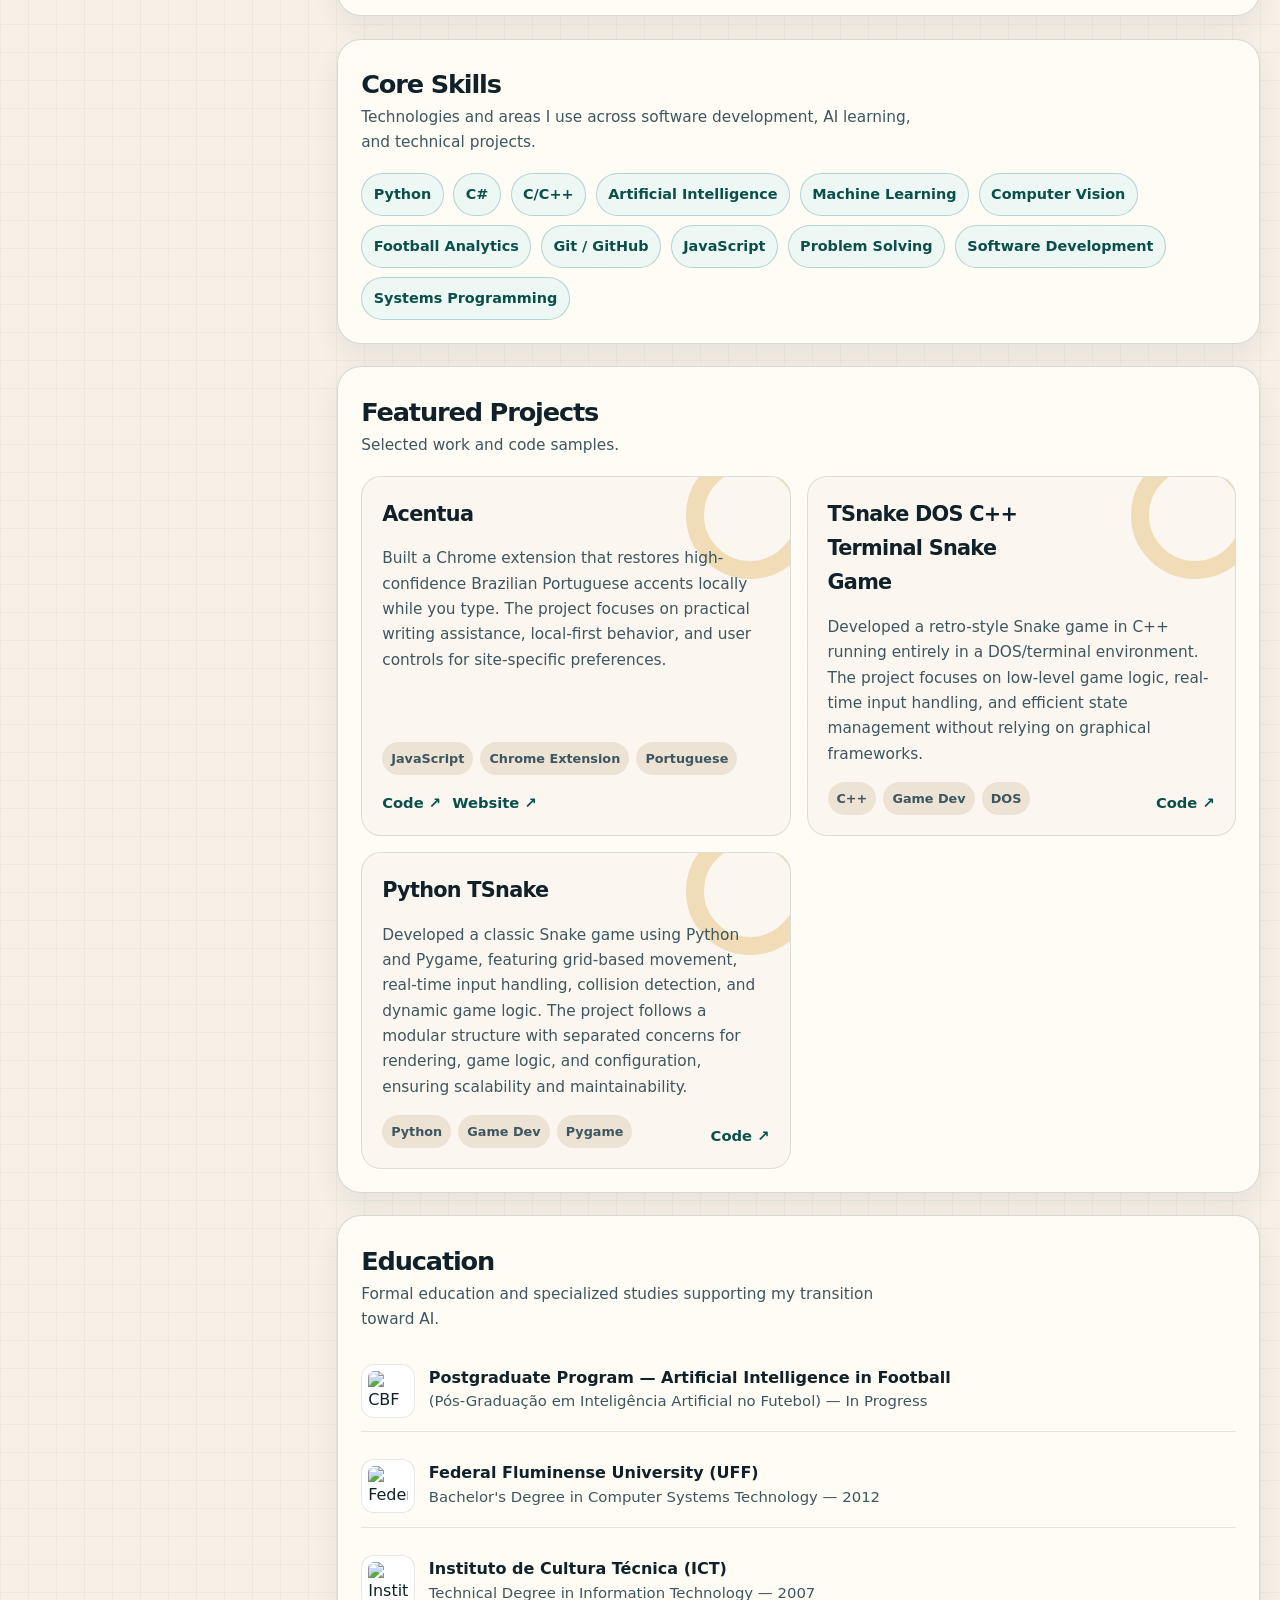
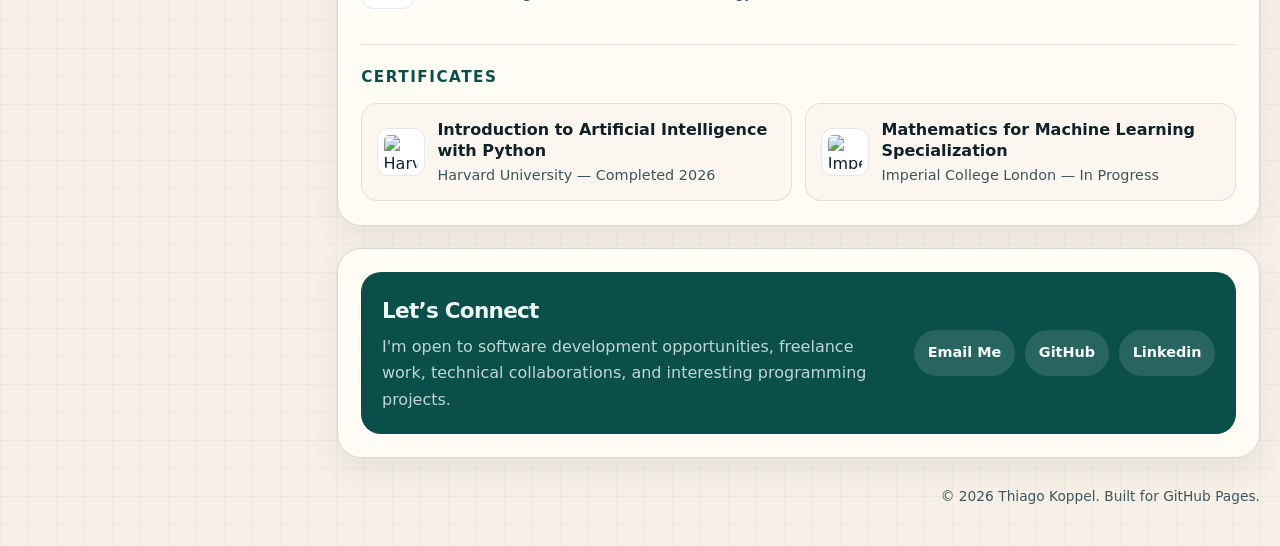
==== commit 74994410: "updated index" ====
--- a/index.html
+++ b/index.html
@@ -420,6 +420,7 @@
       display: flex;
       align-items: end;
       justify-content: space-between;
+      flex-wrap: wrap;
       gap: 1rem;
     }
 
@@ -443,6 +444,14 @@
       font-size: 0.92rem;
       font-weight: 900;
       white-space: nowrap;
+    }
+
+    .project-actions {
+      display: flex;
+      align-items: center;
+      justify-content: flex-end;
+      flex-wrap: wrap;
+      gap: 0.7rem;
     }
 
     .education-grid {
@@ -822,6 +831,27 @@
         <div class="projects-grid">
           <article class="project-card">
             <div>
+              <h4>Acentua</h4>
+              <p>
+                Built a Chrome extension that restores high-confidence Brazilian Portuguese accents locally while you type. The project focuses on practical writing assistance, local-first behavior, and user controls for site-specific preferences.
+              </p>
+            </div>
+
+            <div class="project-footer">
+              <div class="project-tags">
+                <span>JavaScript</span>
+                <span>Chrome Extension</span>
+                <span>Portuguese</span>
+              </div>
+              <div class="project-actions">
+                <a class="project-link" href="https://github.com/thiagomkoppel/Acentua" target="_blank" rel="noreferrer">Code &#8599;</a>
+                <a class="project-link" href="https://thiagomkoppel.github.io/acentua/" target="_blank" rel="noreferrer">Website &#8599;</a>
+              </div>
+            </div>
+          </article>
+
+          <article class="project-card">
+            <div>
               <h4>TSnake DOS C++ Terminal Snake Game</h4>
               <p>
                 Developed a retro-style Snake game in C++ running entirely in a DOS/terminal environment. The project focuses on low-level game logic, real-time input handling, and efficient state management without relying on graphical frameworks.
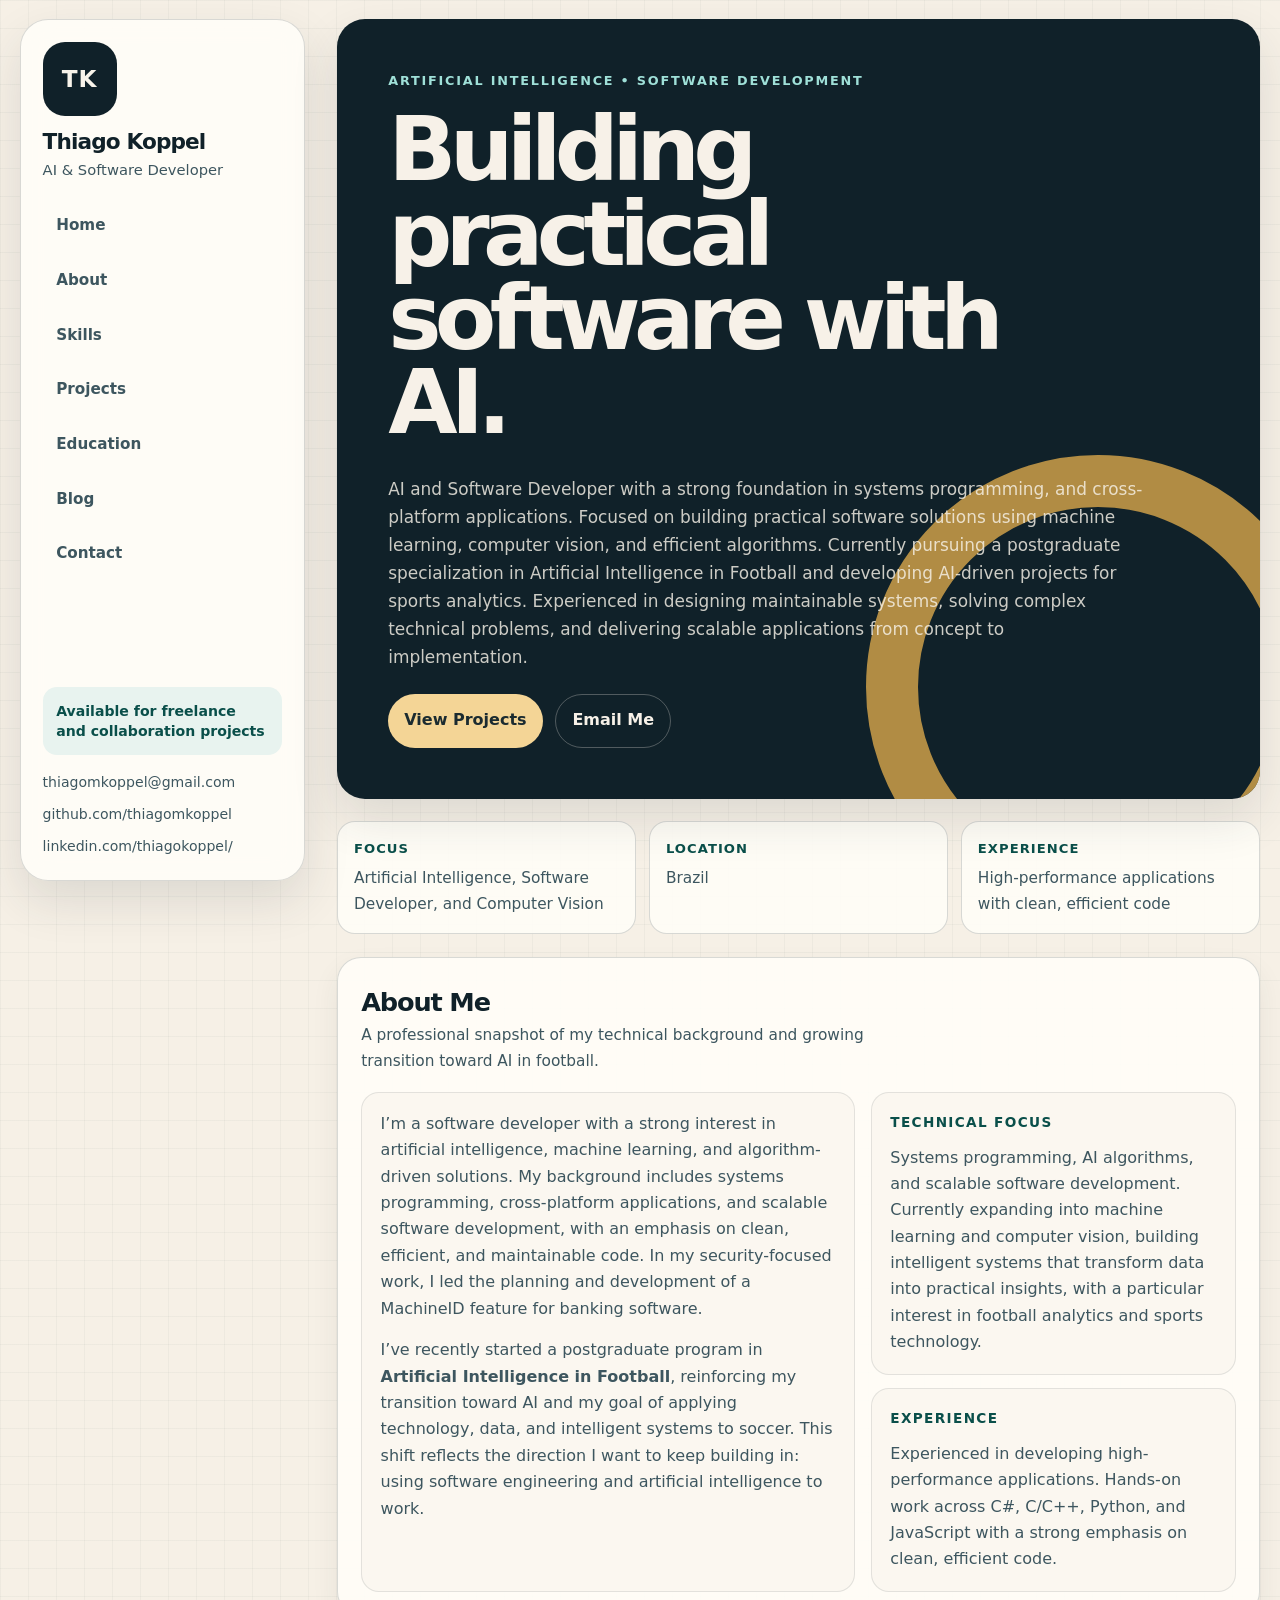
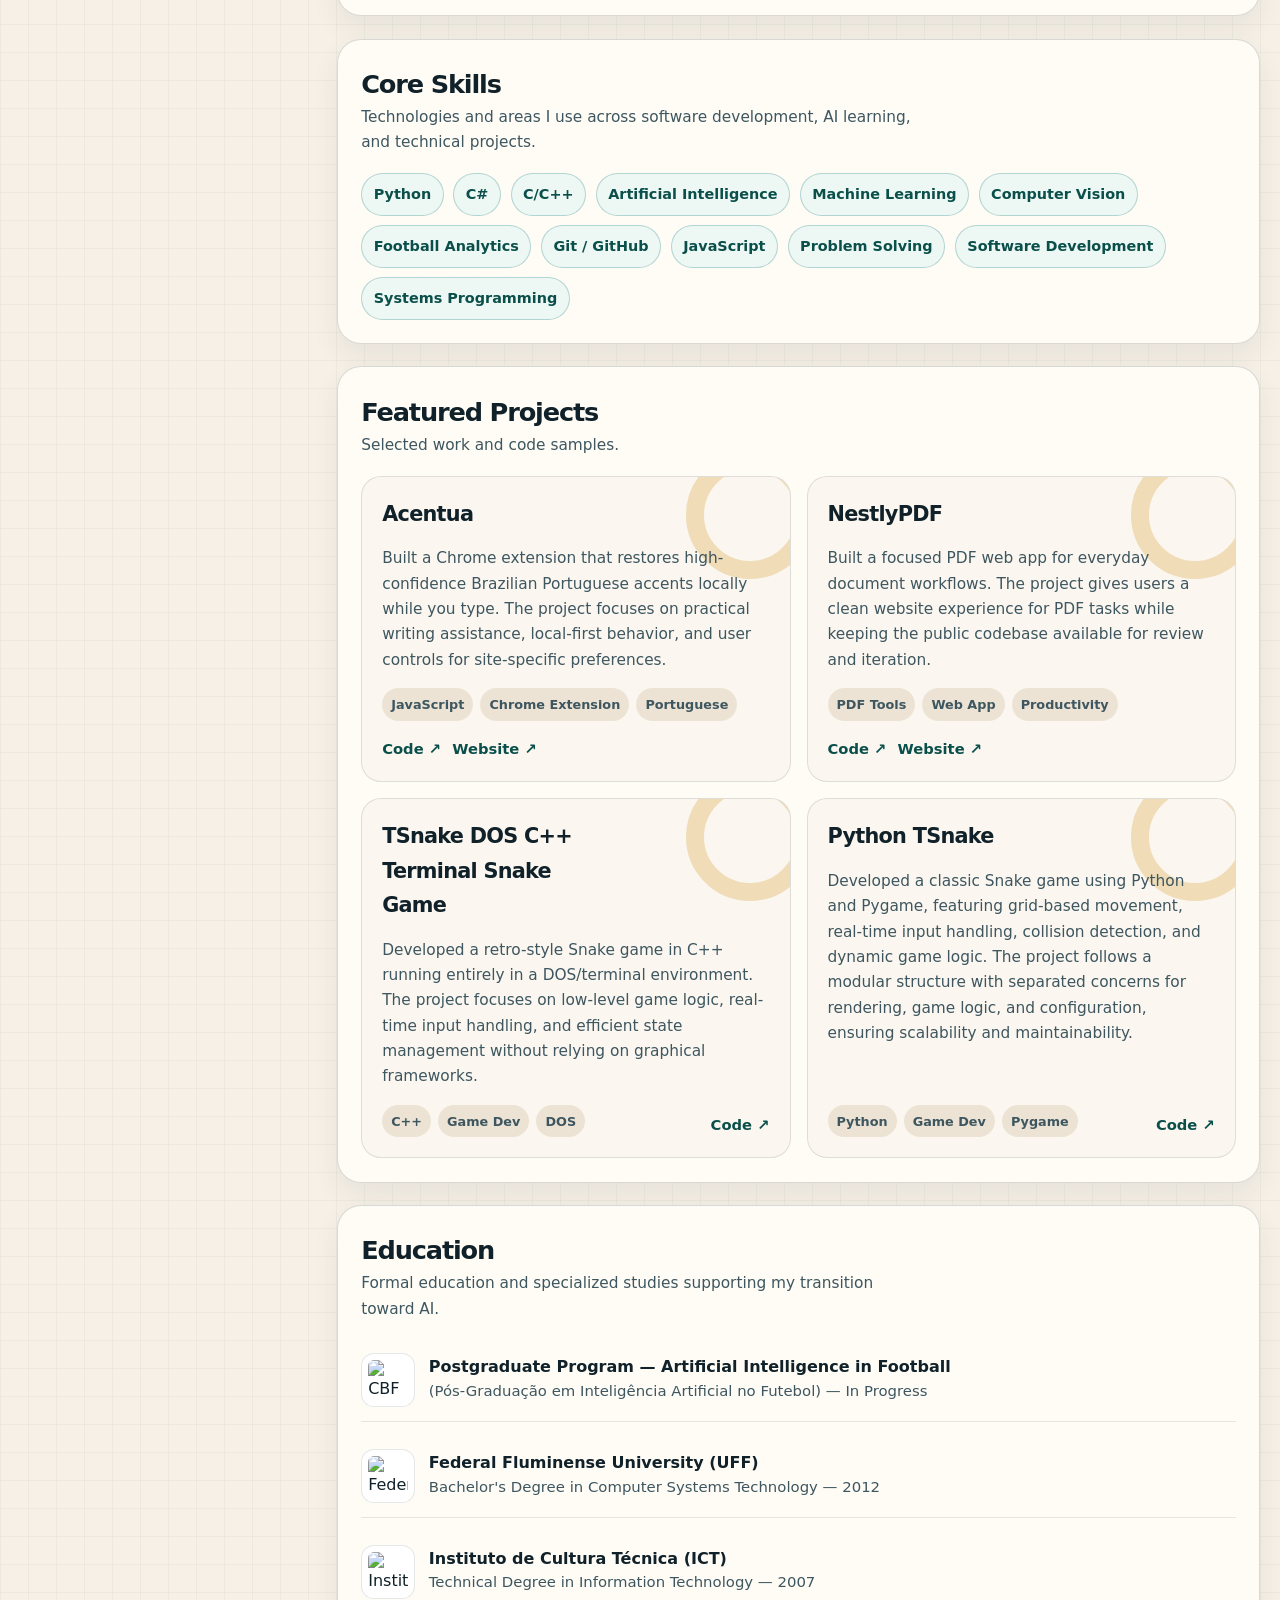
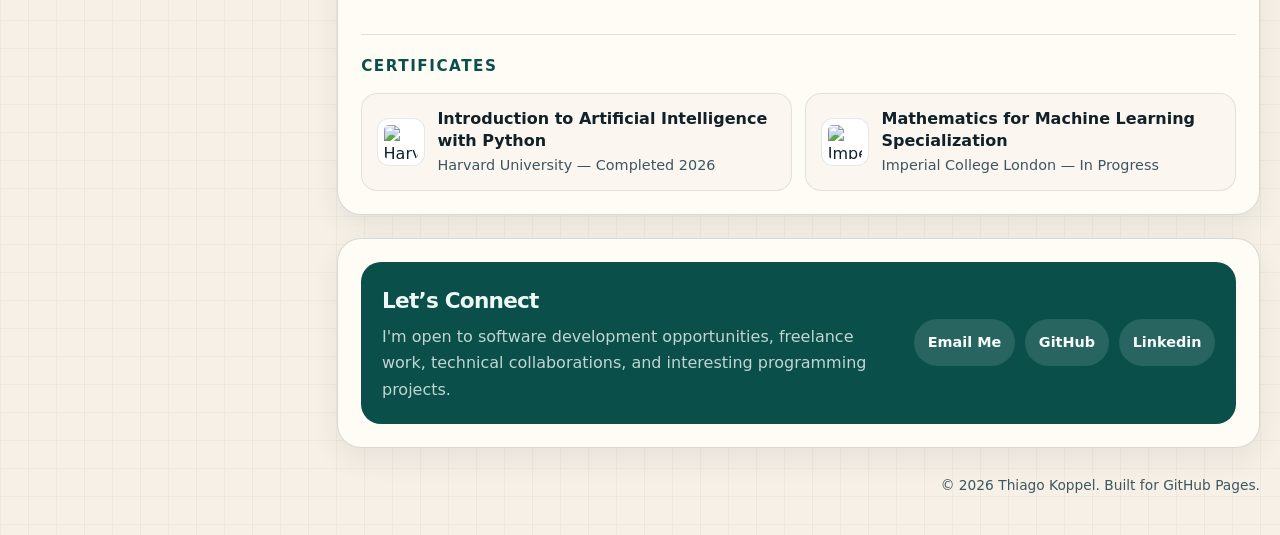
==== commit 322fb7cf: "Update index.html" ====
--- a/index.html
+++ b/index.html
@@ -852,6 +852,27 @@
 
           <article class="project-card">
             <div>
+              <h4>NestlyPDF</h4>
+              <p>
+                Built a focused PDF web app for everyday document workflows. The project gives users a clean website experience for PDF tasks while keeping the public codebase available for review and iteration.
+              </p>
+            </div>
+
+            <div class="project-footer">
+              <div class="project-tags">
+                <span>PDF Tools</span>
+                <span>Web App</span>
+                <span>Productivity</span>
+              </div>
+              <div class="project-actions">
+                <a class="project-link" href="https://github.com/thiagomkoppel/NestlyPDF" target="_blank" rel="noreferrer">Code &#8599;</a>
+                <a class="project-link" href="https://nestlypdf.com/" target="_blank" rel="noreferrer">Website &#8599;</a>
+              </div>
+            </div>
+          </article>
+
+          <article class="project-card">
+            <div>
               <h4>TSnake DOS C++ Terminal Snake Game</h4>
               <p>
                 Developed a retro-style Snake game in C++ running entirely in a DOS/terminal environment. The project focuses on low-level game logic, real-time input handling, and efficient state management without relying on graphical frameworks.
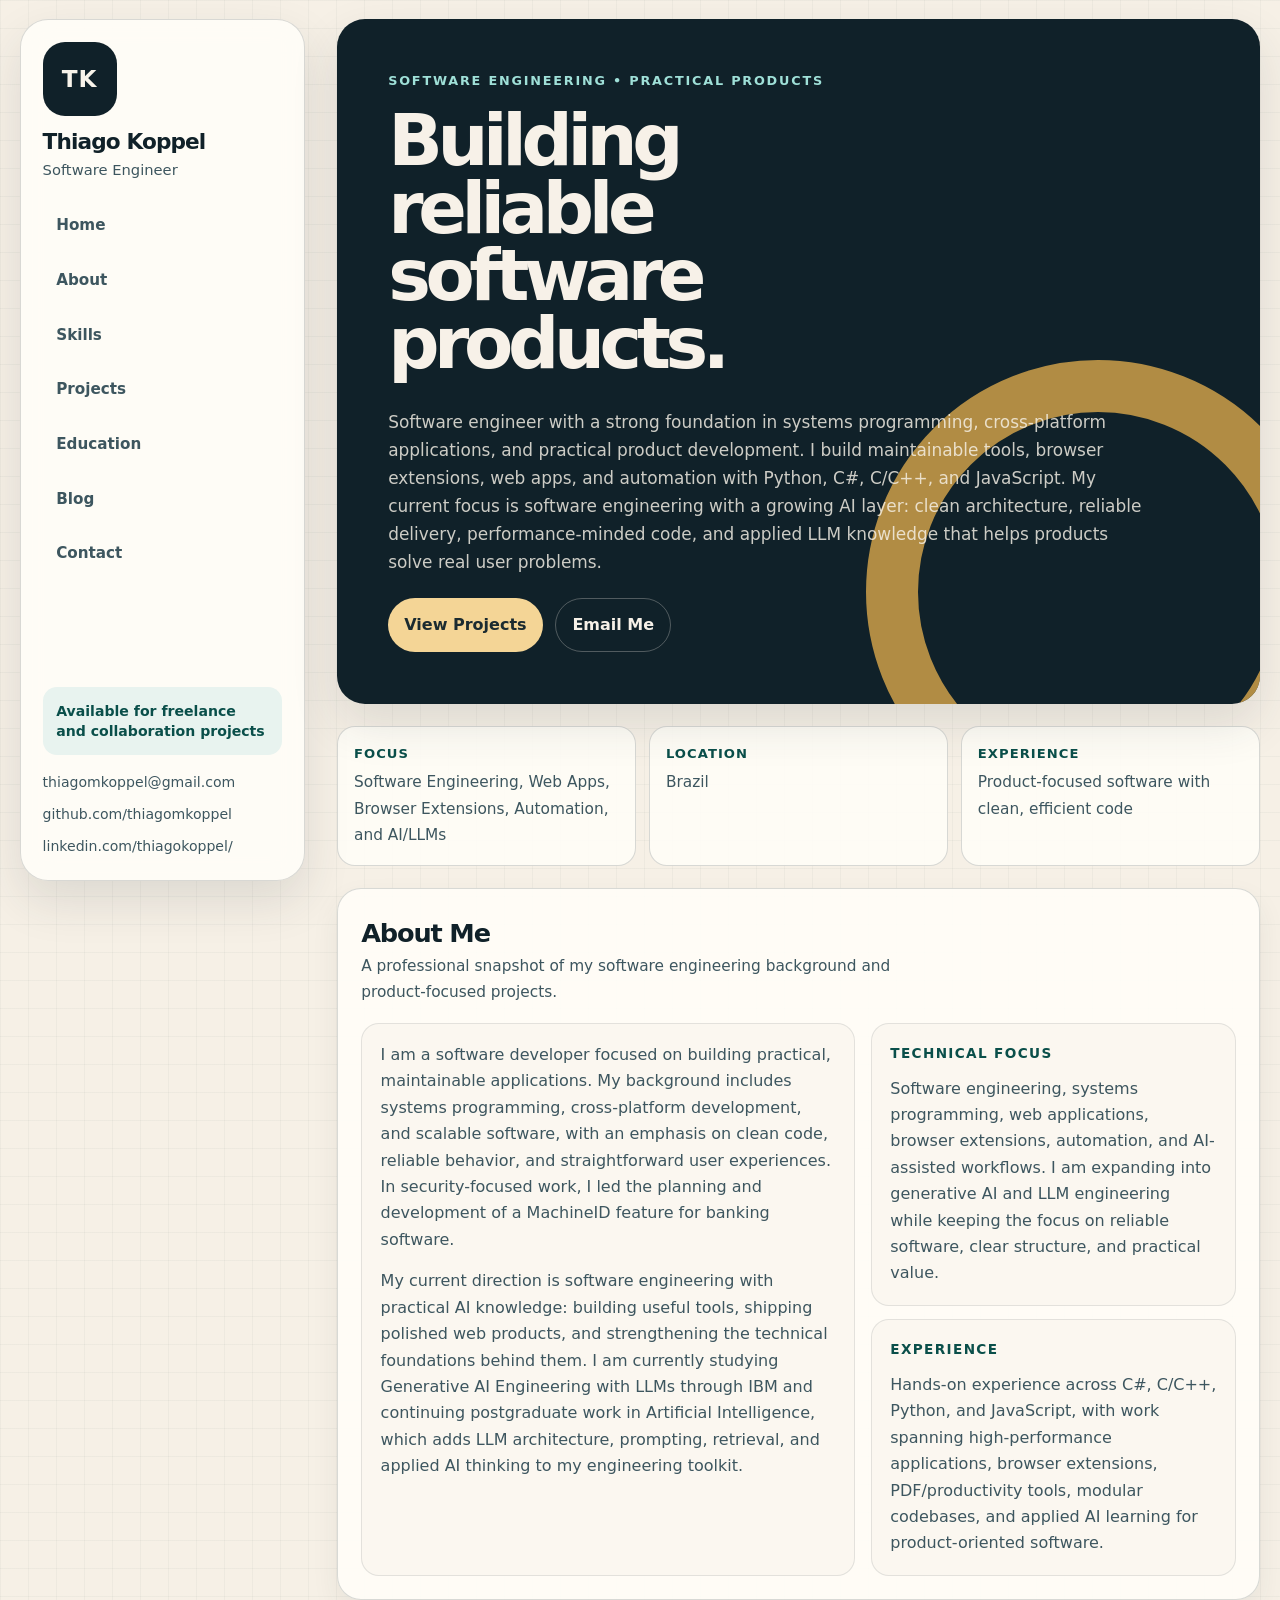
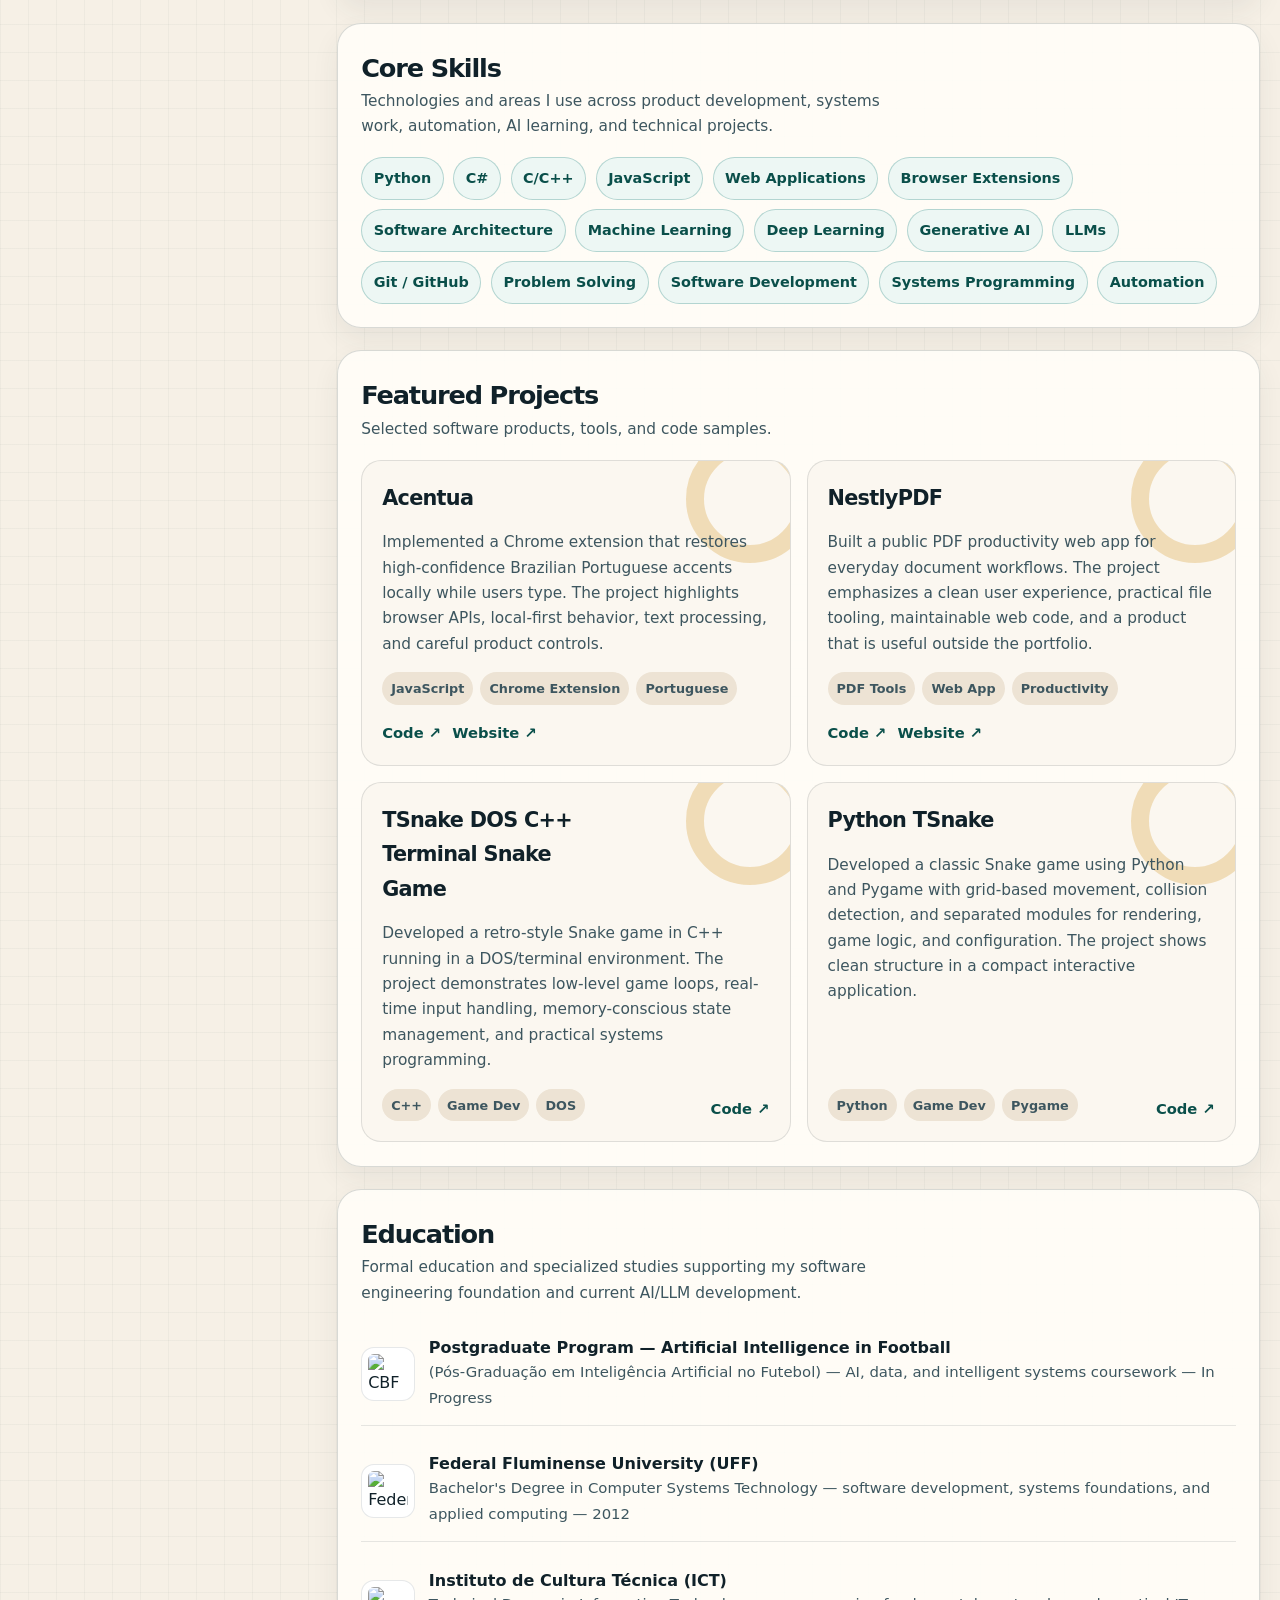
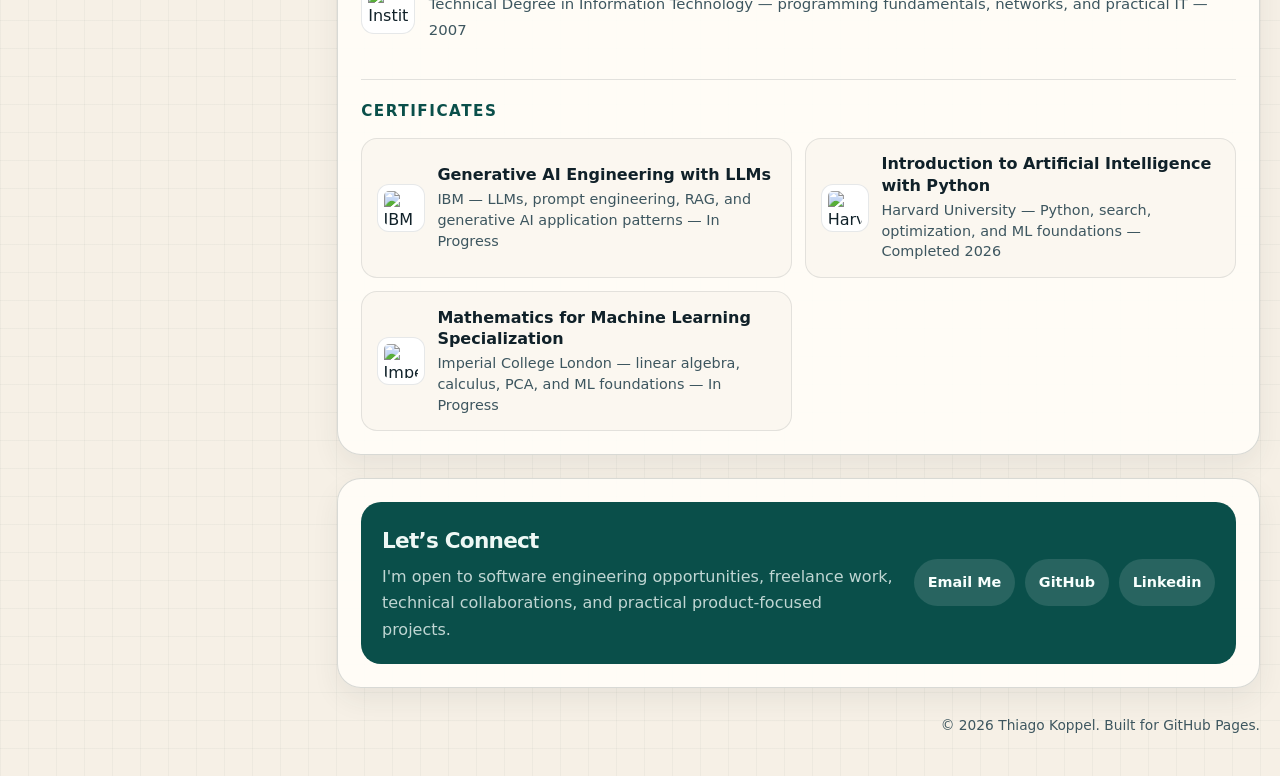
==== commit c01c571a: "updated content" ====
--- a/index.html
+++ b/index.html
@@ -3,10 +3,10 @@
 <head>
   <meta charset="UTF-8" />
   <meta name="viewport" content="width=device-width, initial-scale=1.0" />
-  <title>Thiago Koppel | AI & Software Developer</title>
+  <title>Thiago Koppel | Software Engineer</title>
   <meta
     name="description"
-    content="Portfolio website for Thiago Koppel, an AI-focused software developer with a background in systems programming and cross-platform software development."
+    content="Portfolio website for Thiago Koppel, a software engineer focused on practical web applications, browser extensions, systems programming, maintainable software, and applied AI/LLM engineering."
   />
   <style>
     :root {
@@ -204,10 +204,10 @@
       text-transform: uppercase;
     }
 
-    .hero h2 {
+    .hero h1 {
       max-width: 10.5ch;
       margin: 0;
-      font-size: clamp(3rem, 7vw, 6.4rem);
+      font-size: clamp(2.45rem, 5.6vw, 5.1rem);
       line-height: 0.94;
       letter-spacing: -0.075em;
     }
@@ -642,7 +642,7 @@
         min-height: auto;
       }
 
-      .hero h2 {
+      .hero h1 {
         max-width: 11ch;
       }
     }
@@ -676,8 +676,8 @@
         padding: 1.35rem;
       }
 
-      .hero h2 {
-        font-size: clamp(2.9rem, 14vw, 4.2rem);
+      .hero h1 {
+        font-size: clamp(2.35rem, 11vw, 3.35rem);
       }
 
       .section {
@@ -695,7 +695,7 @@
             <div class="monogram">TK</div>
             <div>
               <h1>Thiago Koppel</h1>
-              <p>AI & Software Developer</p>
+              <p>Software Engineer</p>
             </div>
           </div>
         </div>
@@ -727,13 +727,13 @@
     <main class="content" id="top">
       <section class="hero">
         <div class="hero-top">
-          <p class="eyebrow">Artificial intelligence • software development</p>
-          <h2>Building practical software with AI.</h2>
+          <p class="eyebrow">Software engineering &bull; practical products</p>
+          <h1>Building reliable software products.</h1>
         </div>
 
         <div class="hero-bottom">
           <p class="hero-copy">
-            AI and Software Developer with a strong foundation in systems programming, and cross-platform applications. Focused on building practical software solutions using machine learning, computer vision, and efficient algorithms. Currently pursuing a postgraduate specialization in Artificial Intelligence in Football and developing AI-driven projects for sports analytics. Experienced in designing maintainable systems, solving complex technical problems, and delivering scalable applications from concept to implementation.
+            Software engineer with a strong foundation in systems programming, cross-platform applications, and practical product development. I build maintainable tools, browser extensions, web apps, and automation with Python, C#, C/C++, and JavaScript. My current focus is software engineering with a growing AI layer: clean architecture, reliable delivery, performance-minded code, and applied LLM knowledge that helps products solve real user problems.
           </p>
 
           <div class="hero-actions">
@@ -746,7 +746,7 @@
       <section class="intro-strip" aria-label="Professional snapshot">
         <div class="intro-chip">
           <strong>Focus</strong>
-          <span>Artificial Intelligence, Software Developer, and Computer Vision</span>
+          <span>Software Engineering, Web Apps, Browser Extensions, Automation, and AI/LLMs</span>
         </div>
 
         <div class="intro-chip">
@@ -756,7 +756,7 @@
 
         <div class="intro-chip">
           <strong>Experience</strong>
-          <span>High-performance applications with clean, efficient code</span>
+          <span>Product-focused software with clean, efficient code</span>
         </div>
       </section>
 
@@ -764,17 +764,17 @@
         <div class="section-head">
           <div>
             <h3>About Me</h3>
-            <p>A professional snapshot of my technical background and growing transition toward AI in football.</p>
+            <p>A professional snapshot of my software engineering background and product-focused projects.</p>
           </div>
         </div>
 
         <div class="about-grid">
           <div class="text-panel">
             <p>
-              I’m a software developer with a strong interest in artificial intelligence, machine learning, and algorithm-driven solutions. My background includes systems programming, cross-platform applications, and scalable software development, with an emphasis on clean, efficient, and maintainable code. In my security-focused work, I led the planning and development of a MachineID feature for banking software.
+              I am a software developer focused on building practical, maintainable applications. My background includes systems programming, cross-platform development, and scalable software, with an emphasis on clean code, reliable behavior, and straightforward user experiences. In security-focused work, I led the planning and development of a MachineID feature for banking software.
             </p>
             <p>
-              I’ve recently started a postgraduate program in <strong>Artificial Intelligence in Football</strong>, reinforcing my transition toward AI and my goal of applying technology, data, and intelligent systems to soccer. This shift reflects the direction I want to keep building in: using software engineering and artificial intelligence to work.
+              My current direction is software engineering with practical AI knowledge: building useful tools, shipping polished web products, and strengthening the technical foundations behind them. I am currently studying Generative AI Engineering with LLMs through IBM and continuing postgraduate work in Artificial Intelligence, which adds LLM architecture, prompting, retrieval, and applied AI thinking to my engineering toolkit.
             </p>
           </div>
 
@@ -782,14 +782,14 @@
             <div class="focus-panel">
               <h4>Technical Focus</h4>
               <p>
-                Systems programming, AI algorithms, and scalable software development. Currently expanding into machine learning and computer vision, building intelligent systems that transform data into practical insights, with a particular interest in football analytics and sports technology.
+                Software engineering, systems programming, web applications, browser extensions, automation, and AI-assisted workflows. I am expanding into generative AI and LLM engineering while keeping the focus on reliable software, clear structure, and practical value.
               </p>
             </div>
 
             <div class="focus-panel">
               <h4>Experience</h4>
               <p>
-                Experienced in developing high-performance applications. Hands-on work across C#, C/C++, Python, and JavaScript with a strong emphasis on clean, efficient code.
+                Hands-on experience across C#, C/C++, Python, and JavaScript, with work spanning high-performance applications, browser extensions, PDF/productivity tools, modular codebases, and applied AI learning for product-oriented software.
               </p>
             </div>
           </div>
@@ -800,23 +800,26 @@
         <div class="section-head">
           <div>
             <h3>Core Skills</h3>
-            <p>Technologies and areas I use across software development, AI learning, and technical projects.</p>
-          </div>
-        </div>
-
+            <p>Technologies and areas I use across product development, systems work, automation, AI learning, and technical projects.</p>
+          </div>
+        </div>
         <div class="skill-stack">
           <span class="skill">Python</span>
           <span class="skill">C#</span>
           <span class="skill">C/C++</span>
-          <span class="skill">Artificial Intelligence</span>
+          <span class="skill">JavaScript</span>
+          <span class="skill">Web Applications</span>
+          <span class="skill">Browser Extensions</span>
+          <span class="skill">Software Architecture</span>
           <span class="skill">Machine Learning</span>
-          <span class="skill">Computer Vision</span>
-          <span class="skill">Football Analytics</span>
+          <span class="skill">Deep Learning</span>
+          <span class="skill">Generative AI</span>
+          <span class="skill">LLMs</span>
           <span class="skill">Git / GitHub</span>
-          <span class="skill">JavaScript</span>
           <span class="skill">Problem Solving</span>
           <span class="skill">Software Development</span>
           <span class="skill">Systems Programming</span>
+          <span class="skill">Automation</span>
         </div>
       </section>
 
@@ -824,7 +827,7 @@
         <div class="section-head">
           <div>
             <h3>Featured Projects</h3>
-            <p>Selected work and code samples.</p>
+            <p>Selected software products, tools, and code samples.</p>
           </div>
         </div>
 
@@ -833,7 +836,7 @@
             <div>
               <h4>Acentua</h4>
               <p>
-                Built a Chrome extension that restores high-confidence Brazilian Portuguese accents locally while you type. The project focuses on practical writing assistance, local-first behavior, and user controls for site-specific preferences.
+                Implemented a Chrome extension that restores high-confidence Brazilian Portuguese accents locally while users type. The project highlights browser APIs, local-first behavior, text processing, and careful product controls.
               </p>
             </div>
 
@@ -854,7 +857,7 @@
             <div>
               <h4>NestlyPDF</h4>
               <p>
-                Built a focused PDF web app for everyday document workflows. The project gives users a clean website experience for PDF tasks while keeping the public codebase available for review and iteration.
+                Built a public PDF productivity web app for everyday document workflows. The project emphasizes a clean user experience, practical file tooling, maintainable web code, and a product that is useful outside the portfolio.
               </p>
             </div>
 
@@ -875,7 +878,7 @@
             <div>
               <h4>TSnake DOS C++ Terminal Snake Game</h4>
               <p>
-                Developed a retro-style Snake game in C++ running entirely in a DOS/terminal environment. The project focuses on low-level game logic, real-time input handling, and efficient state management without relying on graphical frameworks.
+                Developed a retro-style Snake game in C++ running in a DOS/terminal environment. The project demonstrates low-level game loops, real-time input handling, memory-conscious state management, and practical systems programming.
               </p>
             </div>
 
@@ -885,7 +888,7 @@
                 <span>Game Dev</span>
                 <span>DOS</span>
               </div>
-              <a class="project-link" href="https://github.com/thiagomkoppel/tsnakeDOS" target="_blank" rel="noreferrer">Code ↗</a>
+              <a class="project-link" href="https://github.com/thiagomkoppel/tsnakeDOS" target="_blank" rel="noreferrer">Code &#8599;</a>
             </div>
           </article>
 
@@ -893,7 +896,7 @@
             <div>
               <h4>Python TSnake</h4>
               <p>
-                Developed a classic Snake game using Python and Pygame, featuring grid-based movement, real-time input handling, collision detection, and dynamic game logic. The project follows a modular structure with separated concerns for rendering, game logic, and configuration, ensuring scalability and maintainability.
+                Developed a classic Snake game using Python and Pygame with grid-based movement, collision detection, and separated modules for rendering, game logic, and configuration. The project shows clean structure in a compact interactive application.
               </p>
             </div>
 
@@ -903,7 +906,7 @@
                 <span>Game Dev</span>
                 <span>Pygame</span>
               </div>
-              <a class="project-link" href="https://github.com/thiagomkoppel/TSnakePython" target="_blank" rel="noreferrer">Code ↗</a>
+              <a class="project-link" href="https://github.com/thiagomkoppel/TSnakePython" target="_blank" rel="noreferrer">Code &#8599;</a>
             </div>
           </article>
         </div>
@@ -913,7 +916,7 @@
         <div class="section-head">
           <div>
             <h3>Education</h3>
-            <p>Formal education and specialized studies supporting my transition toward AI.</p>
+            <p>Formal education and specialized studies supporting my software engineering foundation and current AI/LLM development.</p>
           </div>
         </div>
 
@@ -921,8 +924,8 @@
           <div class="education-item">
             <img class="edu-logo" src="https://cbfacademy.com.br/wp-content/uploads/2024/03/selo-cbf-academy.png" alt="CBF Academy Logo" />
             <div>
-              <strong>Postgraduate Program — Artificial Intelligence in Football</strong>
-              <span>(Pós-Graduação em Inteligência Artificial no Futebol) — In Progress</span>
+              <strong>Postgraduate Program &mdash; Artificial Intelligence in Football</strong>
+              <span>(P&oacute;s-Gradua&ccedil;&atilde;o em Intelig&ecirc;ncia Artificial no Futebol) &mdash; AI, data, and intelligent systems coursework &mdash; In Progress</span>
             </div>
           </div>
 
@@ -930,15 +933,15 @@
             <img class="edu-logo" src="https://upload.wikimedia.org/wikipedia/en/4/47/UFF_bras%C3%A3o.png" alt="Federal Fluminense University Logo" />
             <div>
               <strong>Federal Fluminense University (UFF)</strong>
-              <span>Bachelor's Degree in Computer Systems Technology — 2012</span>
+              <span>Bachelor's Degree in Computer Systems Technology &mdash; software development, systems foundations, and applied computing &mdash; 2012</span>
             </div>
           </div>
 
           <div class="education-item">
-            <img class="edu-logo" src="https://www.colegioict.com.br/images/logo-ict.png" alt="Instituto de Cultura Técnica Logo" />
+            <img class="edu-logo" src="https://www.colegioict.com.br/images/logo-ict.png" alt="Instituto de Cultura Tecnica Logo" />
             <div>
-              <strong>Instituto de Cultura Técnica (ICT)</strong>
-              <span>Technical Degree in Information Technology — 2007</span>
+              <strong>Instituto de Cultura T&eacute;cnica (ICT)</strong>
+              <span>Technical Degree in Information Technology &mdash; programming fundamentals, networks, and practical IT &mdash; 2007</span>
             </div>
           </div>
         </div>
@@ -947,11 +950,19 @@
           <h4>Certificates</h4>
 
           <div class="certificate-grid">
+            <div class="certificate-card">
+              <img class="certificate-logo" src="https://upload.wikimedia.org/wikipedia/commons/5/51/IBM_logo.svg" alt="IBM Logo" />
+              <div>
+                <strong><a href="https://www.coursera.org/specializations/generative-ai-engineering-with-llms" target="_blank" rel="noreferrer">Generative AI Engineering with LLMs</a></strong>
+                <span>IBM &mdash; LLMs, prompt engineering, RAG, and generative AI application patterns &mdash; In Progress</span>
+              </div>
+            </div>
+
             <div class="certificate-card">
               <img class="certificate-logo" src="https://upload.wikimedia.org/wikipedia/commons/thumb/c/cc/Harvard_University_coat_of_arms.svg/960px-Harvard_University_coat_of_arms.svg.png" alt="Harvard University Logo" />
               <div>
                 <strong>Introduction to Artificial Intelligence with Python</strong>
-                <span>Harvard University — Completed 2026</span>
+                <span>Harvard University &mdash; Python, search, optimization, and ML foundations &mdash; Completed 2026</span>
               </div>
             </div>
 
@@ -959,7 +970,7 @@
               <img class="certificate-logo" src="https://yt3.googleusercontent.com/_gp1LqIURbX2pdr2bs64lMjrAhAzCauxVoEe31KXx24tABu9scVZKvFLue8ZrHlHWO3PmvLa52o=s900-c-k-c0x00ffffff-no-rj" alt="Imperial College London Logo" />
               <div>
                 <strong>Mathematics for Machine Learning Specialization</strong>
-                <span>Imperial College London — In Progress</span>
+                <span>Imperial College London &mdash; linear algebra, calculus, PCA, and ML foundations &mdash; In Progress</span>
               </div>
             </div>
           </div>
@@ -971,7 +982,7 @@
           <div>
             <h4>Let’s Connect</h4>
             <p>
-              I'm open to software development opportunities, freelance work, technical collaborations, and interesting programming projects.
+              I'm open to software engineering opportunities, freelance work, technical collaborations, and practical product-focused projects.
             </p>
           </div>
 
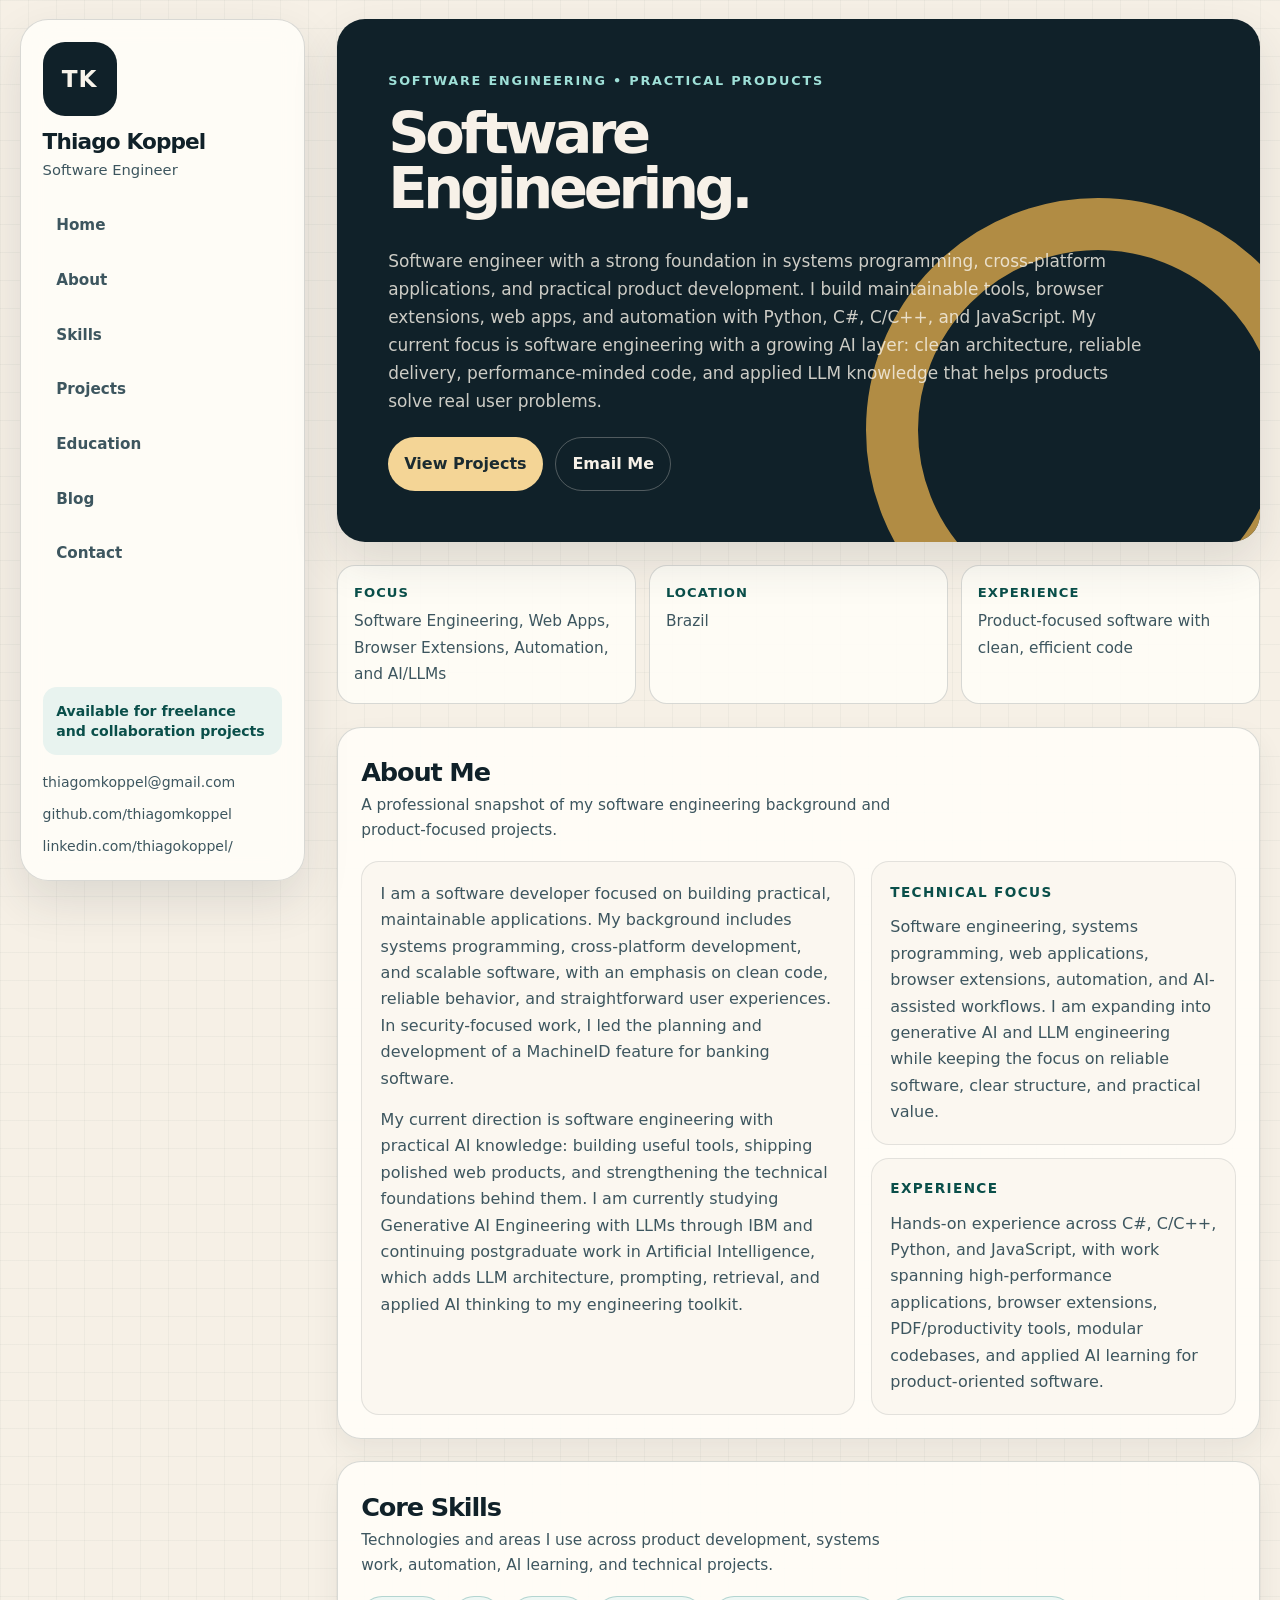
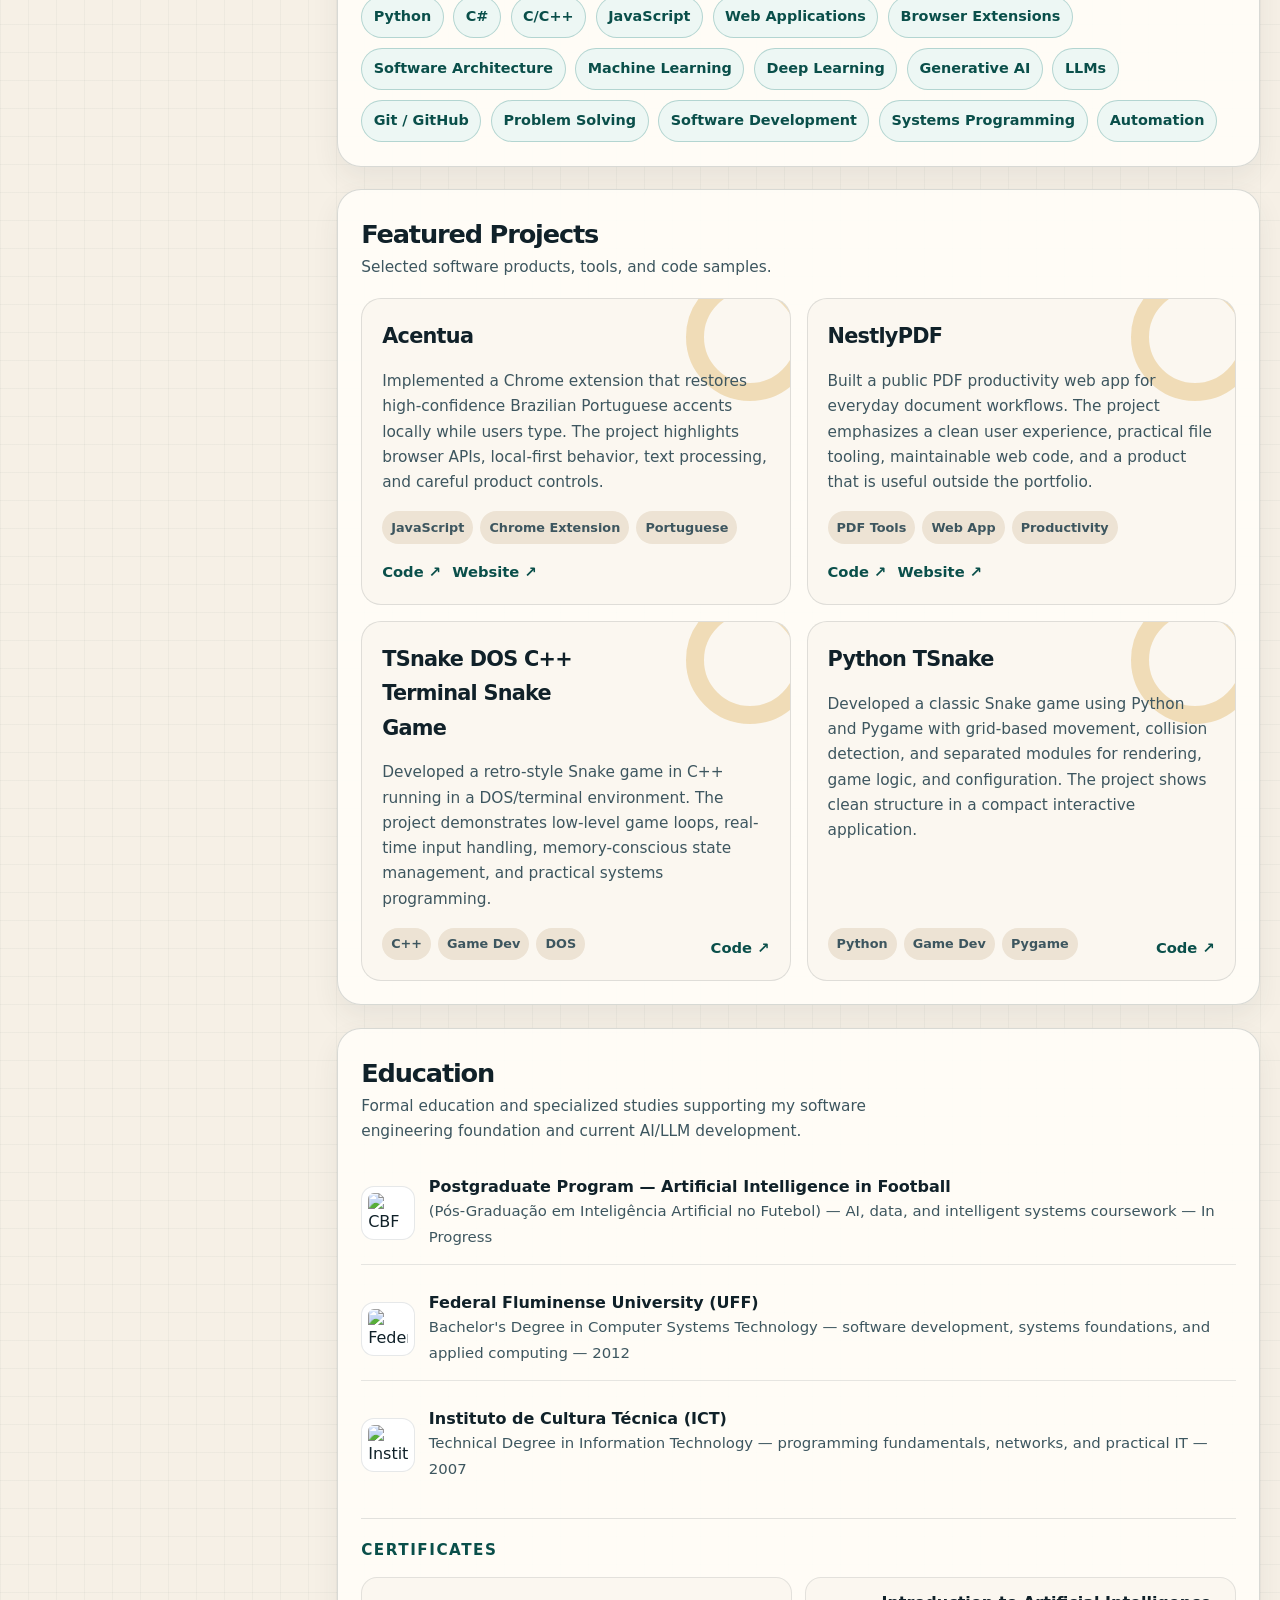
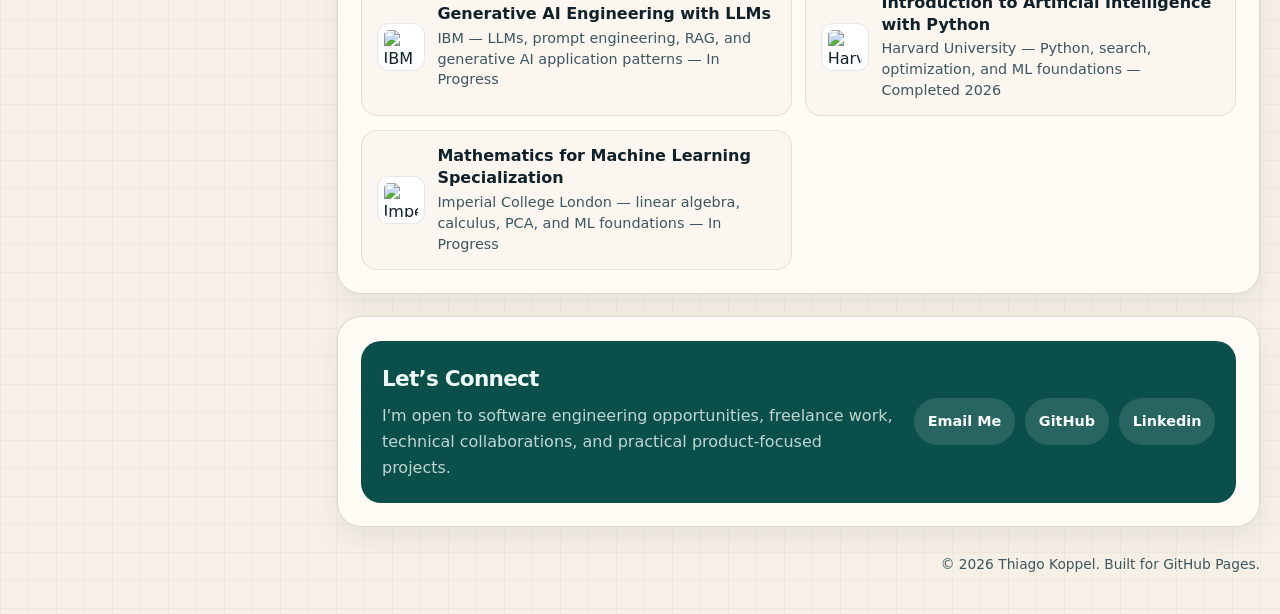
==== commit b2bcdb1e: "Update index.html" ====
--- a/index.html
+++ b/index.html
@@ -207,7 +207,7 @@
     .hero h1 {
       max-width: 10.5ch;
       margin: 0;
-      font-size: clamp(2.45rem, 5.6vw, 5.1rem);
+      font-size: clamp(2rem, 4.5vw, 4rem);
       line-height: 0.94;
       letter-spacing: -0.075em;
     }
@@ -677,7 +677,7 @@
       }
 
       .hero h1 {
-        font-size: clamp(2.35rem, 11vw, 3.35rem);
+        font-size: clamp(1.9rem, 8.5vw, 2.75rem);
       }
 
       .section {
@@ -728,7 +728,7 @@
       <section class="hero">
         <div class="hero-top">
           <p class="eyebrow">Software engineering &bull; practical products</p>
-          <h1>Building reliable software products.</h1>
+          <h1>Software Engineering.</h1>
         </div>
 
         <div class="hero-bottom">
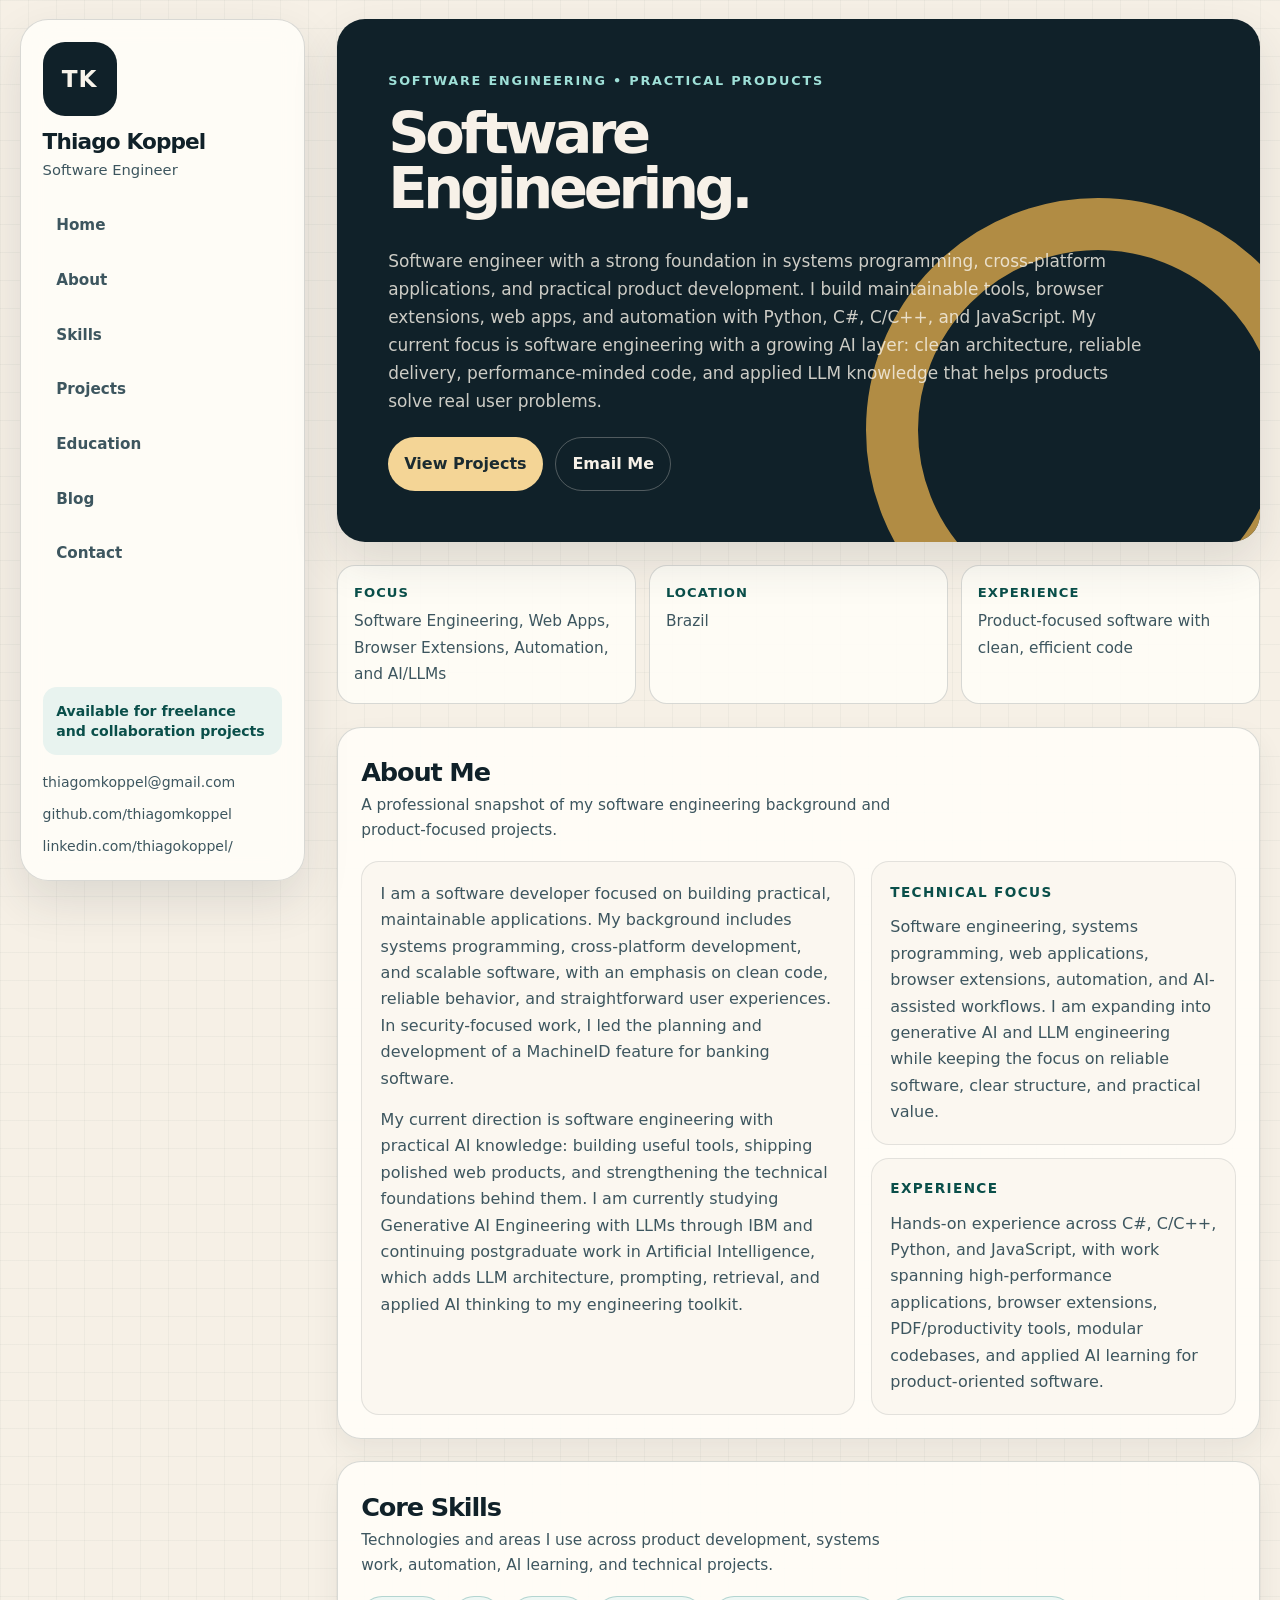
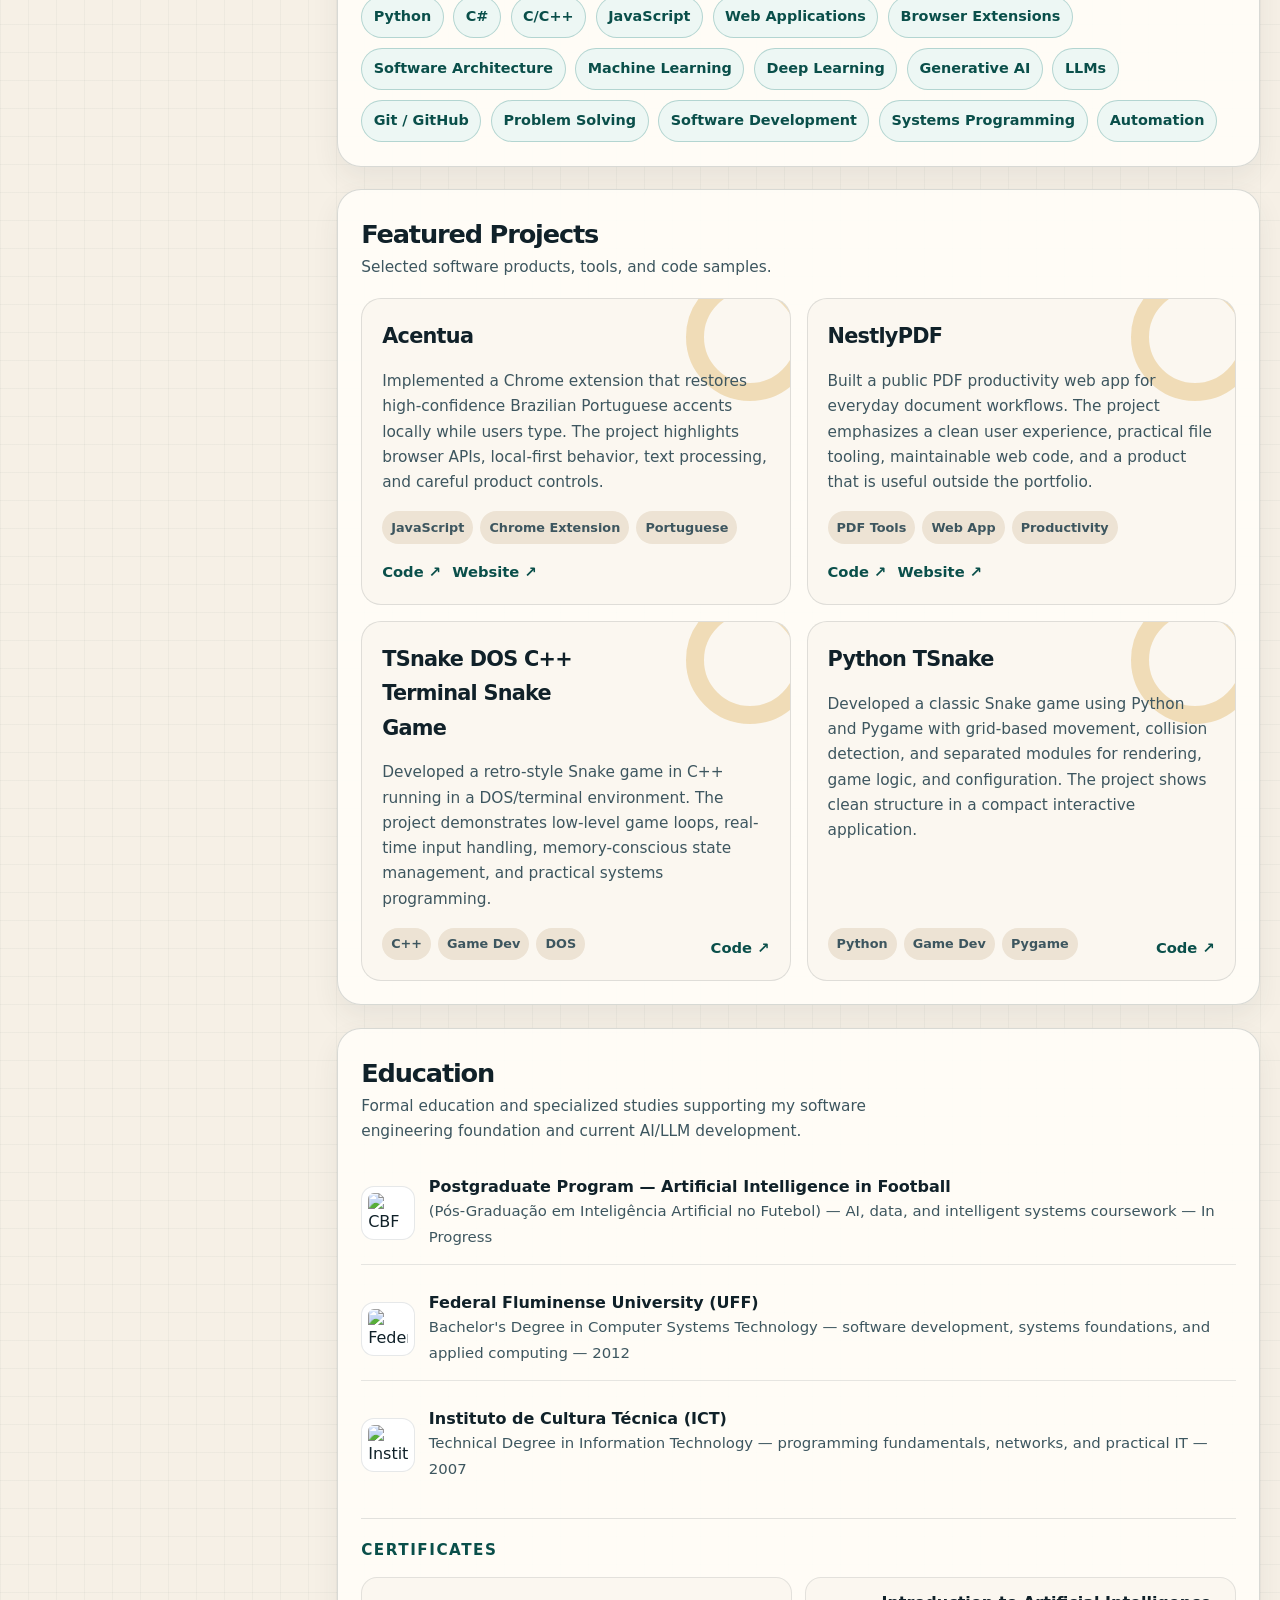
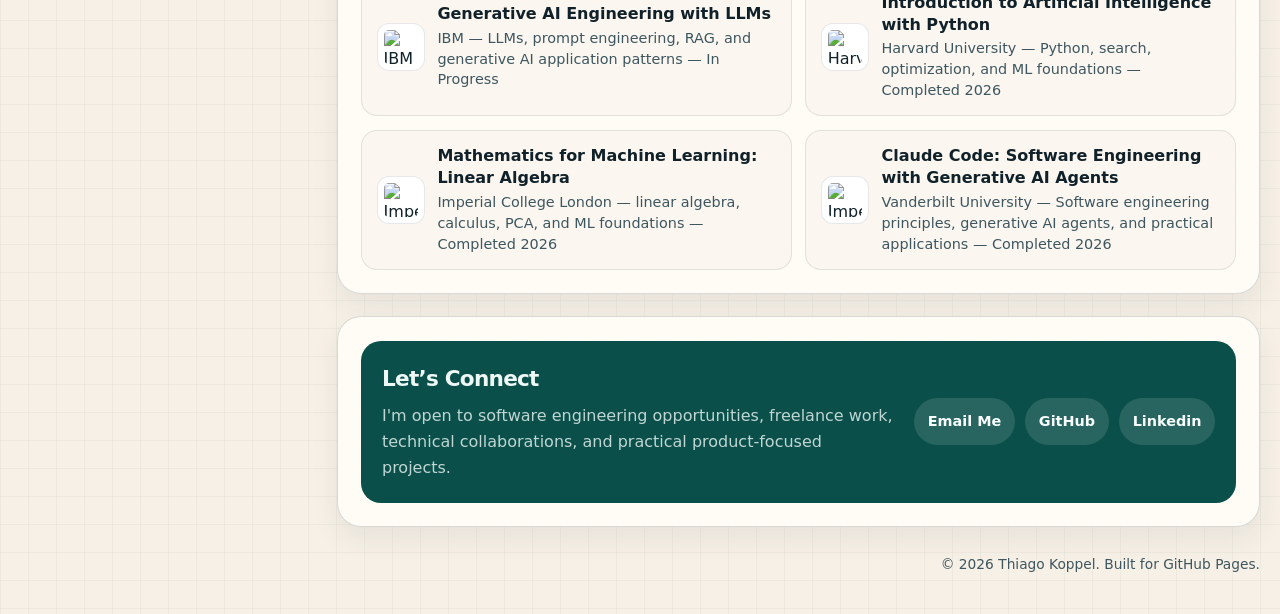
==== commit 02ca4fca: "Updated index" ====
--- a/index.html
+++ b/index.html
@@ -969,8 +969,16 @@
             <div class="certificate-card">
               <img class="certificate-logo" src="https://yt3.googleusercontent.com/_gp1LqIURbX2pdr2bs64lMjrAhAzCauxVoEe31KXx24tABu9scVZKvFLue8ZrHlHWO3PmvLa52o=s900-c-k-c0x00ffffff-no-rj" alt="Imperial College London Logo" />
               <div>
-                <strong>Mathematics for Machine Learning Specialization</strong>
-                <span>Imperial College London &mdash; linear algebra, calculus, PCA, and ML foundations &mdash; In Progress</span>
+                <strong>Mathematics for Machine Learning: Linear Algebra</strong>
+                <span>Imperial College London &mdash; linear algebra, calculus, PCA, and ML foundations &mdash; Completed 2026</span>
+              </div>
+            </div>
+
+            <div class="certificate-card">
+              <img class="certificate-logo" src="https://upload.wikimedia.org/wikipedia/en/thumb/2/29/Vanderbilt_University_seal.svg/250px-Vanderbilt_University_seal.svg.png?utm_source=en.wikipedia.org&utm_campaign=parser&utm_content=thumbnail" alt="Imperial College London Logo" />
+              <div>
+                <strong>Claude Code: Software Engineering with Generative AI Agents</strong>
+                <span>Vanderbilt University &mdash; Software engineering principles, generative AI agents, and practical applications &mdash; Completed 2026</span>
               </div>
             </div>
           </div>
